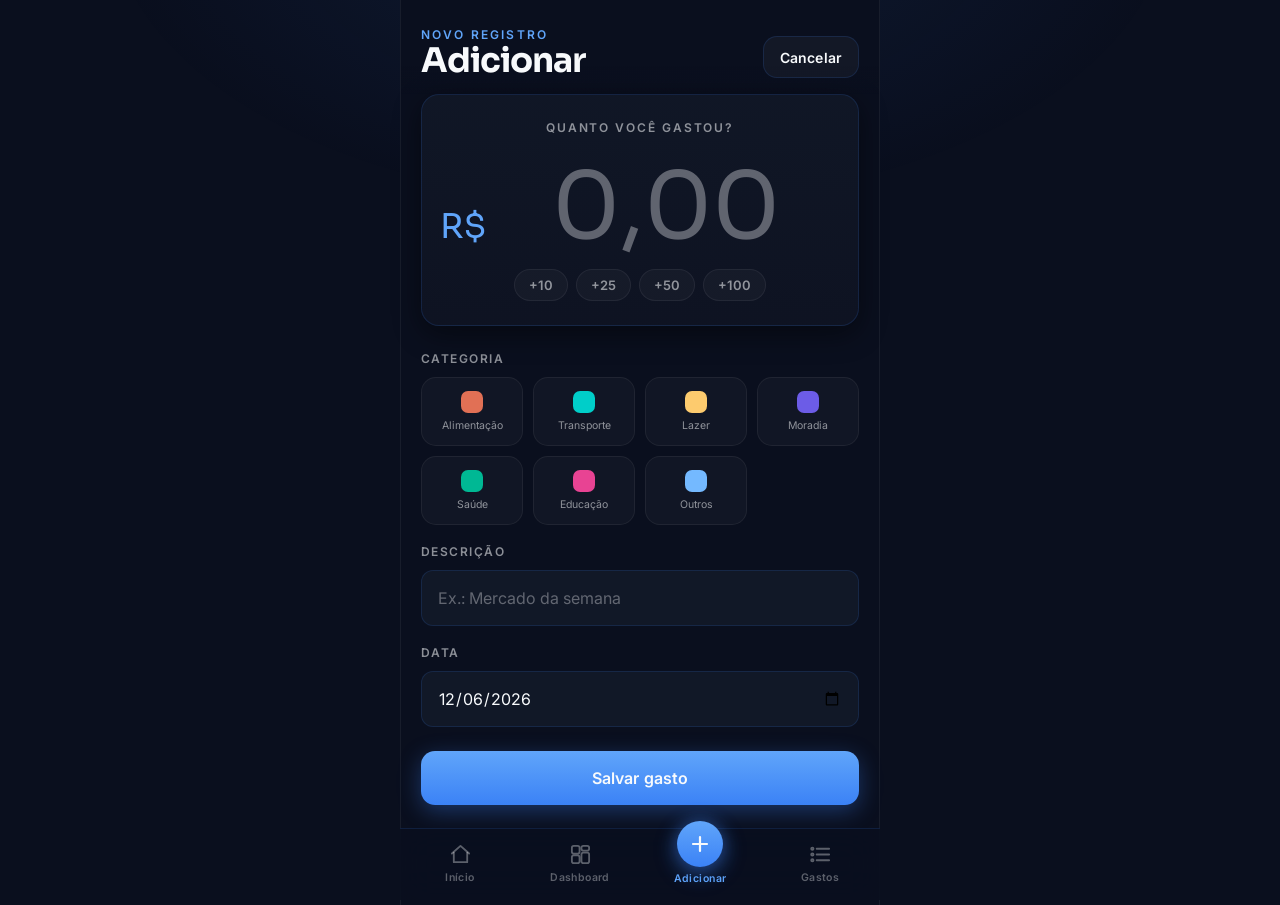
==== frontend/adicionar.html @ ea1e4886 "feat: paleta Midnight Finance + elementos gráficos Paleta completa atualizada em todos os arquivos: " ====
<!DOCTYPE html>
<html lang="pt-BR">
<head>
  <meta charset="UTF-8" />
  <meta name="viewport" content="width=device-width, initial-scale=1.0, viewport-fit=cover, maximum-scale=1" />
  <meta name="theme-color" content="#0a0f1e" />
  <meta name="apple-mobile-web-app-capable" content="yes" />
  <meta name="apple-mobile-web-app-status-bar-style" content="black-translucent" />
  <meta name="mobile-web-app-capable" content="yes" />
  <link rel="manifest" href="manifest.json" />
  <title>Adicionar gasto — FinTrack</title>
  <link rel="stylesheet" href="_shared.css" />
  <style>
    /* ---------- Campo de valor grande em destaque ---------- */
    .value-stage {
      text-align: center;
      padding: 26px 0 18px;
    }
    .value-stage .label { font-size: 12px; letter-spacing: 0.16em; text-transform: uppercase; color: var(--text-dim); font-weight: 600; }
    .value-input-wrap {
      display: inline-flex; align-items: baseline; gap: 6px;
      margin-top: 12px;
    }
    .value-input-wrap .cur {
      font-family: var(--font-display); font-size: 34px; color: var(--secondary);
    }
    #valor {
      font-family: var(--font-display);
      font-size: clamp(64px, 22vw, 92px);
      line-height: 0.9;
      background: none; border: none; outline: none;
      color: var(--text);
      width: 100%;
      max-width: 4.5em;
      text-align: center;
      caret-color: var(--secondary);
      transition: text-shadow 0.3s var(--ease);
    }
    #valor.glow { text-shadow: 0 0 26px var(--glow); }
    #valor::placeholder { color: var(--text-faint); }

    /* ---------- Grid de categorias ---------- */
    .cat-grid {
      display: grid;
      grid-template-columns: repeat(4, 1fr);
      gap: 10px;
    }
    .cat-cell {
      display: flex; flex-direction: column; align-items: center; gap: 7px;
      padding: 13px 6px;
      border-radius: 15px;
      background: rgba(248,250,252,0.03);
      border: 1px solid var(--border-soft);
      transition: transform 0.2s var(--ease), border-color 0.2s var(--ease), background 0.2s var(--ease);
    }
    .cat-cell .e { font-size: 24px; line-height: 1; }
    .cat-cell .n { font-size: 10.5px; color: var(--text-dim); text-align: center; line-height: 1.15; }
    .cat-cell:active { transform: scale(0.92); }
    .cat-cell.active {
      background: rgba(59,130,246,0.18);
      border-color: var(--primary);
      box-shadow: var(--shadow-glow);
    }
    .cat-cell.active .n { color: var(--text); font-weight: 600; }

    /* Linha de atalhos rápidos de valor */
    .quick-vals { display: flex; gap: 8px; justify-content: center; flex-wrap: wrap; margin-top: 4px; }
    .quick-vals button {
      font-size: 13px; color: var(--text-dim); font-weight: 600;
      padding: 7px 14px; border-radius: 100px;
      border: 1px solid var(--border-soft);
      background: rgba(248,250,252,0.03);
      transition: all 0.2s var(--ease);
    }
    .quick-vals button:active { transform: scale(0.94); }
    .quick-vals button:hover { border-color: var(--primary); color: var(--text); }

    /* ---------- Tela de confirmação animada ---------- */
    .confirm-overlay {
      position: fixed; inset: 0; z-index: 300;
      display: none;
      align-items: center; justify-content: center;
      background: rgba(10,15,30,0.88);
      backdrop-filter: blur(8px);
      padding: 30px;
    }
    .confirm-overlay.show { display: flex; }
    .confirm-card { text-align: center; max-width: 320px; }
    .check-ring {
      width: 96px; height: 96px; margin: 0 auto 22px;
      border-radius: 50%;
      display: grid; place-items: center;
      background: rgba(59,130,246,0.12);
      border: 2px solid var(--primary);
      animation: pop 0.5s var(--ease) both;
    }
    .check-ring svg { width: 48px; height: 48px; color: var(--secondary); }
    .check-ring svg path {
      stroke-dasharray: 40; stroke-dashoffset: 40;
      animation: draw 0.5s 0.18s var(--ease) forwards;
    }
    @keyframes draw { to { stroke-dashoffset: 0; } }
    .confirm-card h2 { font-family: var(--font-display); font-size: 40px; margin-bottom: 8px; animation: rise 0.5s 0.1s var(--ease) both; }
    .confirm-card .amt { font-size: 16px; color: var(--secondary); font-weight: 600; margin-bottom: 4px; animation: rise 0.5s 0.16s var(--ease) both; }
    .confirm-card .meta { color: var(--text-dim); font-size: 14px; margin-bottom: 28px; animation: rise 0.5s 0.22s var(--ease) both; }
    .confirm-actions { display: flex; flex-direction: column; gap: 10px; animation: rise 0.5s 0.28s var(--ease) both; }
  </style>
</head>
<body>
  <main class="app">
    <header class="topbar">
      <div>
        <div class="eyebrow">Novo registro</div>
        <h1>Adicionar</h1>
      </div>
      <a href="dashboard.html" class="btn btn-ghost" style="height:42px;padding:0 16px;font-size:14px;">Cancelar</a>
    </header>

    <div class="screen">
      <form id="form-gasto" autocomplete="off">

        <!-- Valor em destaque -->
        <div class="value-stage card" style="padding:24px 18px;">
          <div class="label">Quanto você gastou?</div>
          <div class="value-input-wrap">
            <span class="cur">R$</span>
            <input id="valor" inputmode="decimal" placeholder="0,00" aria-label="Valor" />
          </div>
          <div class="quick-vals">
            <button type="button" data-add="10">+10</button>
            <button type="button" data-add="25">+25</button>
            <button type="button" data-add="50">+50</button>
            <button type="button" data-add="100">+100</button>
          </div>
        </div>

        <!-- Categoria -->
        <div class="field" style="margin-top:24px;">
          <label>Categoria</label>
          <div class="cat-grid" id="cat-grid"><!-- preenchido via JS --></div>
        </div>

        <!-- Descrição -->
        <div class="field">
          <label for="descricao">Descrição</label>
          <input class="input" id="descricao" type="text" placeholder="Ex.: Mercado da semana" />
        </div>

        <!-- Data -->
        <div class="field">
          <label for="data">Data</label>
          <input class="input" id="data" type="date" />
        </div>

        <button type="submit" class="btn btn-primary btn-block" id="btn-salvar" style="margin-top:6px;">
          <span class="lbl">Salvar gasto</span>
        </button>
      </form>
    </div>

    <!-- ============ Navegação inferior ============ -->
    <nav class="bottom-nav">
      <a href="index.html" class="nav-item">
        <svg viewBox="0 0 24 24" fill="none" stroke="currentColor" stroke-width="1.9" stroke-linecap="round" stroke-linejoin="round"><path d="M3 11l9-8 9 8"/><path d="M5 10v10h14V10"/></svg>
        Início
      </a>
      <a href="dashboard.html" class="nav-item">
        <svg viewBox="0 0 24 24" fill="none" stroke="currentColor" stroke-width="1.9" stroke-linecap="round" stroke-linejoin="round"><rect x="3" y="3" width="8" height="8" rx="2"/><rect x="13" y="3" width="8" height="5" rx="2"/><rect x="13" y="10" width="8" height="11" rx="2"/><rect x="3" y="13" width="8" height="8" rx="2"/></svg>
        Dashboard
      </a>
      <a href="adicionar.html" class="nav-item nav-add active" aria-current="page">
        <svg viewBox="0 0 24 24" fill="none" stroke="currentColor" stroke-width="2.2" stroke-linecap="round" stroke-linejoin="round"><path d="M12 5v14M5 12h14"/></svg>
        Adicionar
      </a>
      <a href="gastos.html" class="nav-item">
        <svg viewBox="0 0 24 24" fill="none" stroke="currentColor" stroke-width="1.9" stroke-linecap="round" stroke-linejoin="round"><path d="M8 6h13M8 12h13M8 18h13"/><circle cx="3.5" cy="6" r="1.2"/><circle cx="3.5" cy="12" r="1.2"/><circle cx="3.5" cy="18" r="1.2"/></svg>
        Gastos
      </a>
    </nav>
  </main>

  <!-- ============ Confirmação animada ============ -->
  <div class="confirm-overlay" id="confirm">
    <div class="confirm-card">
      <div class="check-ring">
        <svg viewBox="0 0 24 24" fill="none" stroke="currentColor" stroke-width="2.6" stroke-linecap="round" stroke-linejoin="round"><path d="M4 12.5l5 5L20 6.5"/></svg>
      </div>
      <h2>Gasto salvo!</h2>
      <div class="amt" id="confirm-amt">R$ 0,00</div>
      <div class="meta" id="confirm-meta">—</div>
      <div class="confirm-actions">
        <a href="gastos.html" class="btn btn-primary btn-block">Ver meus gastos</a>
        <button type="button" class="btn btn-ghost btn-block" id="btn-novo">Adicionar outro</button>
      </div>
    </div>
  </div>

  <script src="_shared.js"></script>
  <script>
    /* ===== Estado ===== */
    let categorias = [];
    let selectedCat = null;

    /* ===== Inicialização ===== */
    const $ = (s) => document.querySelector(s);
    const valorInput = $('#valor');
    const dataInput  = $('#data');

    // Data padrão = hoje (formato YYYY-MM-DD)
    (function setHoje() {
      const d = new Date();
      const iso = `${d.getFullYear()}-${String(d.getMonth()+1).padStart(2,'0')}-${String(d.getDate()).padStart(2,'0')}`;
      dataInput.value = iso;
    })();

    /* ===== Máscara simples de valor (números + vírgula) ===== */
    valorInput.addEventListener('input', () => {
      let v = valorInput.value.replace(/[^\d,]/g, '');
      const parts = v.split(',');
      if (parts.length > 2) v = parts[0] + ',' + parts.slice(1).join('');
      if (parts[1]) v = parts[0] + ',' + parts[1].slice(0, 2);
      valorInput.value = v;
      valorInput.classList.toggle('glow', parseFloat(v.replace(',', '.')) > 0);
    });

    // Atalhos rápidos de valor
    document.querySelectorAll('.quick-vals button').forEach((b) => {
      b.addEventListener('click', () => {
        const cur = parseFloat((valorInput.value || '0').replace(',', '.')) || 0;
        const next = cur + Number(b.dataset.add);
        valorInput.value = next.toFixed(2).replace('.', ',');
        valorInput.classList.add('glow');
      });
    });

    /* ===== Render do grid de categorias ===== */
    async function loadCategorias() {
      categorias = await FinTrack.getCategorias();
      const grid = $('#cat-grid');
      grid.innerHTML = '';
      categorias.forEach((c) => {
        const meta = FinTrack.metaForCategoria(c.nome);
        const cell = document.createElement('button');
        cell.type = 'button';
        cell.className = 'cat-cell';
        cell.dataset.id = c.id;
        cell.innerHTML = `<span class="e" style="display:block;width:22px;height:22px;border-radius:7px;background:${meta.hex}"></span><span class="n">${c.nome}</span>`;
        cell.addEventListener('click', () => {
          document.querySelectorAll('.cat-cell').forEach((x) => x.classList.remove('active'));
          cell.classList.add('active');
          selectedCat = c;
        });
        grid.appendChild(cell);
      });
    }
    loadCategorias();

    /* ===== Submissão ===== */
    $('#form-gasto').addEventListener('submit', async (e) => {
      e.preventDefault();
      const valorNum = parseFloat((valorInput.value || '0').replace(',', '.'));
      const descricao = $('#descricao').value.trim();

      if (!valorNum || valorNum <= 0) { shake(valorInput.closest('.card')); return; }
      if (!selectedCat) { shake($('#cat-grid')); return; }
      if (!descricao) { shake($('#descricao')); return; }

      const btn = $('#btn-salvar');
      btn.innerHTML = '<span class="spinner" style="width:22px;height:22px;border-width:2.5px;"></span>';
      btn.disabled = true;

      const gasto = {
        descricao,
        valor: valorNum,
        data: dataInput.value,
        categoria_id: selectedCat.id,
      };

      await FinTrack.addGasto(gasto);

      // Mostra confirmação animada
      $('#confirm-amt').textContent = FinTrack.formatBRL(valorNum);
      const meta = FinTrack.metaForCategoria(selectedCat.nome);
      $('#confirm-meta').textContent = `${selectedCat.nome} · ${FinTrack.formatData(dataInput.value)}`;
      $('#confirm').classList.add('show');
      btn.innerHTML = '<span class="lbl">Salvar gasto</span>';
      btn.disabled = false;
    });

    /* ===== Adicionar outro (reseta o formulário) ===== */
    $('#btn-novo').addEventListener('click', () => {
      $('#confirm').classList.remove('show');
      valorInput.value = '';
      valorInput.classList.remove('glow');
      $('#descricao').value = '';
      document.querySelectorAll('.cat-cell').forEach((x) => x.classList.remove('active'));
      selectedCat = null;
      valorInput.focus();
    });

    /* ===== Micro feedback de erro ===== */
    function shake(el) {
      el.animate(
        [{ transform: 'translateX(0)' }, { transform: 'translateX(-7px)' }, { transform: 'translateX(7px)' }, { transform: 'translateX(0)' }],
        { duration: 320, easing: 'ease-in-out' }
      );
    }
  </script>
</body>
</html>
---- frontend/_shared.css ----
/* =====================================================================
   FinTrack — _shared.css
   Estilos compartilhados por todas as páginas do app.
   Paleta verde-musgo sobre preto profundo, mobile-first.
   ===================================================================== */

/* ---------- Fontes (Google Fonts) ---------- */
@import url('https://fonts.googleapis.com/css2?family=Sora:wght@300;400;500;600;700;800&family=Inter:wght@400;500;600;700&display=swap');

/* ---------- Tokens de design (variáveis CSS) ---------- */
:root {
  /* Cores — Midnight Finance */
  --bg:           #0a0f1e;
  --bg-soft:      #111827;
  --primary:      #3b82f6;
  --primary-hover:#2563eb;
  --secondary:    #60a5fa;
  --accent:       #f59e0b;
  --text:         #f8fafc;
  --text-dim:     rgba(248, 250, 252, 0.55);
  --text-faint:   rgba(248, 250, 252, 0.35);
  --card:         #111827;
  --card-2:       #0f1629;
  --border:       rgba(59, 130, 246, 0.15);
  --border-soft:  rgba(248, 250, 252, 0.06);
  --glow:         rgba(59, 130, 246, 0.35);

  /* Cores de categoria — vibrantes e distintas */
  --cat-alimentacao: #E17055;
  --cat-transporte:  #00CEC9;
  --cat-lazer:       #FDCB6E;
  --cat-moradia:     #6C5CE7;
  --cat-saude:       #00B894;
  --cat-educacao:    #E84393;
  --cat-outros:      #74B9FF;

  /* Tipografia */
  --font-display: 'Sora', system-ui, sans-serif;
  --font-body:    'Inter', system-ui, -apple-system, sans-serif;

  /* Layout */
  --app-max:    480px;
  --nav-h:      72px;
  --radius:     18px;
  --radius-sm:  12px;

  /* Sombras */
  --shadow-soft: 0 8px 28px rgba(0, 0, 0, 0.45);
  --shadow-glow: 0 6px 22px var(--glow);

  /* Transições */
  --ease: cubic-bezier(0.22, 1, 0.36, 1);
}

/* ---------- Reset ---------- */
*,
*::before,
*::after { box-sizing: border-box; margin: 0; padding: 0; }

html { -webkit-text-size-adjust: 100%; }

body {
  font-family: var(--font-body);
  background: var(--bg);
  color: var(--text);
  line-height: 1.5;
  -webkit-font-smoothing: antialiased;
  text-rendering: optimizeLegibility;
  min-height: 100vh;
  display: flex;
  justify-content: center;
}

body::before {
  content: '';
  position: fixed;
  inset: 0;
  pointer-events: none;
  background:
    radial-gradient(900px 500px at 50% -10%, rgba(59,130,246,0.10), transparent 60%);
  z-index: 0;
}

img { max-width: 100%; display: block; }
button { font-family: inherit; cursor: pointer; border: none; background: none; color: inherit; }
input, select, textarea { font-family: inherit; }
a { color: inherit; text-decoration: none; }
ul { list-style: none; }

/* ---------- Container do app ---------- */
.app {
  position: relative;
  z-index: 1;
  width: 100%;
  max-width: var(--app-max);
  min-height: 100vh;
  background: var(--bg);
  display: flex;
  flex-direction: column;
  border-left: 1px solid var(--border-soft);
  border-right: 1px solid var(--border-soft);
}

.screen {
  flex: 1;
  padding: 0 20px calc(var(--nav-h) + 28px);
  animation: page-in 0.5s var(--ease) both;
}

/* ---------- Tipografia utilitária ---------- */
.display {
  font-family: var(--font-display);
  font-weight: 400;
  line-height: 0.92;
  letter-spacing: 0.5px;
  text-transform: uppercase;
}
.eyebrow {
  font-size: 12px;
  letter-spacing: 0.18em;
  text-transform: uppercase;
  color: var(--secondary);
  font-weight: 600;
}
.muted { color: var(--text-dim); }
.faint { color: var(--text-faint); }

/* ---------- Cabeçalho de página ---------- */
.topbar {
  position: sticky;
  top: 0;
  z-index: 20;
  padding: max(26px, env(safe-area-inset-top) + 12px) 20px 16px;
  background: linear-gradient(180deg, var(--bg) 70%, transparent);
  display: flex;
  align-items: flex-end;
  justify-content: space-between;
  gap: 12px;
}
.topbar h1 {
  font-family: var(--font-display);
  font-weight: 700;
  font-size: 34px;
  letter-spacing: -0.03em;
  line-height: 1.0;
}
.topbar .sub { font-size: 13px; color: var(--text-dim); margin-top: 2px; }

/* ---------- Cards ---------- */
.card {
  background: linear-gradient(180deg, rgba(17,24,39,0.94), rgba(15,20,35,0.94));
  backdrop-filter: blur(8px);
  -webkit-backdrop-filter: blur(8px);
  border: 1px solid var(--border);
  border-radius: var(--radius);
  padding: 18px;
  box-shadow: var(--shadow-soft);
  transition: transform 0.25s var(--ease), border-color 0.25s var(--ease), box-shadow 0.25s var(--ease);
}
.card.interactive:hover { transform: translateY(-3px); border-color: rgba(59,130,246,0.45); }
.card.interactive:active { transform: translateY(-1px) scale(0.995); }

/* ---------- Botões ---------- */
.btn {
  display: inline-flex;
  align-items: center;
  justify-content: center;
  gap: 9px;
  height: 54px;
  padding: 0 24px;
  border-radius: 14px;
  font-weight: 600;
  font-size: 16px;
  letter-spacing: 0.01em;
  transition: transform 0.18s var(--ease), box-shadow 0.25s var(--ease), background 0.25s var(--ease), filter 0.2s var(--ease);
  user-select: none;
}
.btn:active { transform: scale(0.96); }
.btn-primary {
  background: linear-gradient(180deg, var(--secondary), var(--primary));
  color: #f8fafc;
  box-shadow: var(--shadow-glow);
}
.btn-primary:hover { filter: brightness(1.06); box-shadow: 0 10px 30px var(--glow); }
.btn-ghost {
  background: rgba(248,250,252,0.04);
  border: 1px solid var(--border);
  color: var(--text);
}
.btn-ghost:hover { border-color: rgba(59,130,246,0.5); background: rgba(59,130,246,0.08); }
.btn-block { width: 100%; }
.btn-danger { background: rgba(180, 70, 60, 0.14); border: 1px solid rgba(180,70,60,0.4); color: #e8a59c; }
.btn-danger:hover { background: rgba(180,70,60,0.22); }

/* ---------- Pills ---------- */
.pills {
  display: flex;
  gap: 9px;
  overflow-x: auto;
  padding: 4px 0 8px;
  scrollbar-width: none;
}
.pills::-webkit-scrollbar { display: none; }
.pill {
  flex: 0 0 auto;
  display: inline-flex;
  align-items: center;
  gap: 7px;
  height: 38px;
  padding: 0 15px;
  border-radius: 100px;
  font-size: 13.5px;
  font-weight: 500;
  white-space: nowrap;
  background: rgba(248,250,252,0.04);
  border: 1px solid var(--border-soft);
  color: var(--text-dim);
  transition: all 0.2s var(--ease);
}
.pill:active { transform: scale(0.95); }
.pill.active {
  background: rgba(59,130,246,0.18);
  border-color: var(--primary);
  color: var(--text);
  box-shadow: 0 0 0 1px rgba(59,130,246,0.3), var(--shadow-glow);
}

/* ---------- Campos de formulário ---------- */
.field { margin-bottom: 18px; }
.field label {
  display: block;
  font-size: 12px;
  letter-spacing: 0.12em;
  text-transform: uppercase;
  color: var(--text-dim);
  margin-bottom: 9px;
  font-weight: 600;
}
.input {
  width: 100%;
  height: 56px;
  padding: 0 16px;
  background: var(--card);
  border: 1px solid var(--border);
  border-radius: var(--radius-sm);
  color: var(--text);
  font-size: 16px;
  transition: border-color 0.2s var(--ease), box-shadow 0.2s var(--ease);
}
.input::placeholder { color: var(--text-faint); }
.input:focus {
  outline: none;
  border-color: var(--secondary);
  box-shadow: 0 0 0 3px rgba(59,130,246,0.18);
}
textarea.input { height: auto; min-height: 92px; padding: 14px 16px; resize: vertical; line-height: 1.5; }

/* ---------- Navegação inferior fixa ---------- */
.bottom-nav {
  position: fixed;
  bottom: 0;
  left: 50%;
  transform: translateX(-50%);
  width: 100%;
  max-width: var(--app-max);
  height: var(--nav-h);
  display: grid;
  grid-template-columns: repeat(4, 1fr);
  align-items: center;
  background: rgba(10,15,30,0.88);
  backdrop-filter: blur(18px) saturate(140%);
  -webkit-backdrop-filter: blur(18px) saturate(140%);
  border-top: 1px solid var(--border);
  padding-bottom: env(safe-area-inset-bottom, 0);
  z-index: 50;
}
.nav-item {
  display: flex;
  flex-direction: column;
  align-items: center;
  gap: 4px;
  font-size: 10.5px;
  letter-spacing: 0.04em;
  color: var(--text-faint);
  font-weight: 600;
  transition: color 0.2s var(--ease);
}
.nav-item svg { width: 23px; height: 23px; transition: transform 0.25s var(--ease); }
.nav-item:active svg { transform: scale(0.85); }
.nav-item.active { color: var(--secondary); }
.nav-item.active svg { filter: drop-shadow(0 0 8px var(--glow)); }

.nav-item.nav-add svg {
  width: 46px; height: 46px;
  margin-top: -22px;
  background: linear-gradient(180deg, var(--secondary), var(--primary));
  border-radius: 50%;
  padding: 11px;
  color: #f8fafc;
  box-shadow: var(--shadow-glow);
}

/* ---------- Spinner ---------- */
.spinner {
  width: 34px; height: 34px;
  border-radius: 50%;
  border: 3px solid rgba(59,130,246,0.22);
  border-top-color: var(--secondary);
  animation: spin 0.8s linear infinite;
}
.loading-wrap {
  display: flex;
  flex-direction: column;
  align-items: center;
  gap: 14px;
  padding: 60px 0;
  color: var(--text-dim);
  font-size: 13px;
}

/* ---------- Estado vazio ---------- */
.empty {
  text-align: center;
  padding: 54px 24px;
  color: var(--text-dim);
}
.empty .ic { font-size: 38px; margin-bottom: 12px; opacity: 0.7; }

/* ---------- Notice (API offline / demo) ---------- */
.notice {
  display: flex;
  align-items: center;
  gap: 9px;
  font-size: 12px;
  color: var(--text-dim);
  background: rgba(201,178,122,0.08);
  border: 1px solid rgba(201,178,122,0.2);
  border-radius: 10px;
  padding: 9px 12px;
  margin: 4px 0 14px;
}
.notice b { color: var(--cat-lazer); font-weight: 600; }

/* ---------- Toast ---------- */
.toast {
  position: fixed;
  left: 50%;
  bottom: calc(var(--nav-h) + 18px);
  transform: translate(-50%, 24px);
  background: linear-gradient(180deg, var(--secondary), var(--primary));
  color: #f8fafc;
  font-weight: 600;
  font-size: 14px;
  padding: 13px 22px;
  border-radius: 100px;
  box-shadow: var(--shadow-glow);
  opacity: 0;
  pointer-events: none;
  transition: opacity 0.3s var(--ease), transform 0.4s var(--ease);
  z-index: 200;
  display: flex; align-items: center; gap: 8px;
}
.toast.show { opacity: 1; transform: translate(-50%, 0); }

/* ---------- Animações ---------- */
@keyframes spin { to { transform: rotate(360deg); } }
@keyframes page-in {
  from { opacity: 0; transform: translateY(10px); }
  to   { opacity: 1; transform: translateY(0); }
}
@keyframes rise {
  from { opacity: 0; transform: translateY(16px); }
  to   { opacity: 1; transform: translateY(0); }
}
@keyframes pop {
  0%   { transform: scale(0.6); opacity: 0; }
  60%  { transform: scale(1.08); }
  100% { transform: scale(1); opacity: 1; }
}
.rise { animation: rise 0.55s var(--ease) both; }
.stagger > * { animation: rise 0.5s var(--ease) both; }
.stagger > *:nth-child(1) { animation-delay: 0.04s; }
.stagger > *:nth-child(2) { animation-delay: 0.10s; }
.stagger > *:nth-child(3) { animation-delay: 0.16s; }
.stagger > *:nth-child(4) { animation-delay: 0.22s; }
.stagger > *:nth-child(5) { animation-delay: 0.28s; }
.stagger > *:nth-child(6) { animation-delay: 0.34s; }
.stagger > *:nth-child(7) { animation-delay: 0.40s; }

@media (prefers-reduced-motion: reduce) {
  * { animation: none !important; transition: none !important; }
}

/* Scrollbar discreta */
::-webkit-scrollbar { width: 0; height: 0; }

/* ---------- Splash screen ---------- */
#ft-splash {
  position: fixed; inset: 0; z-index: 9999;
  background: #0a0f1e;
  display: flex; flex-direction: column;
  align-items: center; justify-content: center; gap: 14px;
  animation: splash-out 0.5s ease 2.0s forwards;
}
#ft-splash .s-word {
  font-family: 'Sora', system-ui, sans-serif;
  font-weight: 800;
  font-size: 52px;
  letter-spacing: -0.04em;
  line-height: 1;
  animation: splash-word 0.7s cubic-bezier(0.22, 1, 0.36, 1) both;
}
#ft-splash .s-fin   { color: #3b82f6; }
#ft-splash .s-track { color: #f8fafc; }
#ft-splash .s-bar {
  height: 2px; width: 0; border-radius: 2px;
  background: linear-gradient(90deg, #3b82f6, #2563eb);
  animation: splash-bar 0.55s cubic-bezier(0.22, 1, 0.36, 1) 0.35s forwards;
}
@keyframes splash-word {
  from { opacity: 0; filter: blur(14px); transform: scale(0.88); }
  to   { opacity: 1; filter: blur(0);    transform: scale(1); }
}
@keyframes splash-bar {
  from { width: 0; }
  to   { width: 72px; }
}
@keyframes splash-out {
  from { opacity: 1; }
  to   { opacity: 0; pointer-events: none; }
}
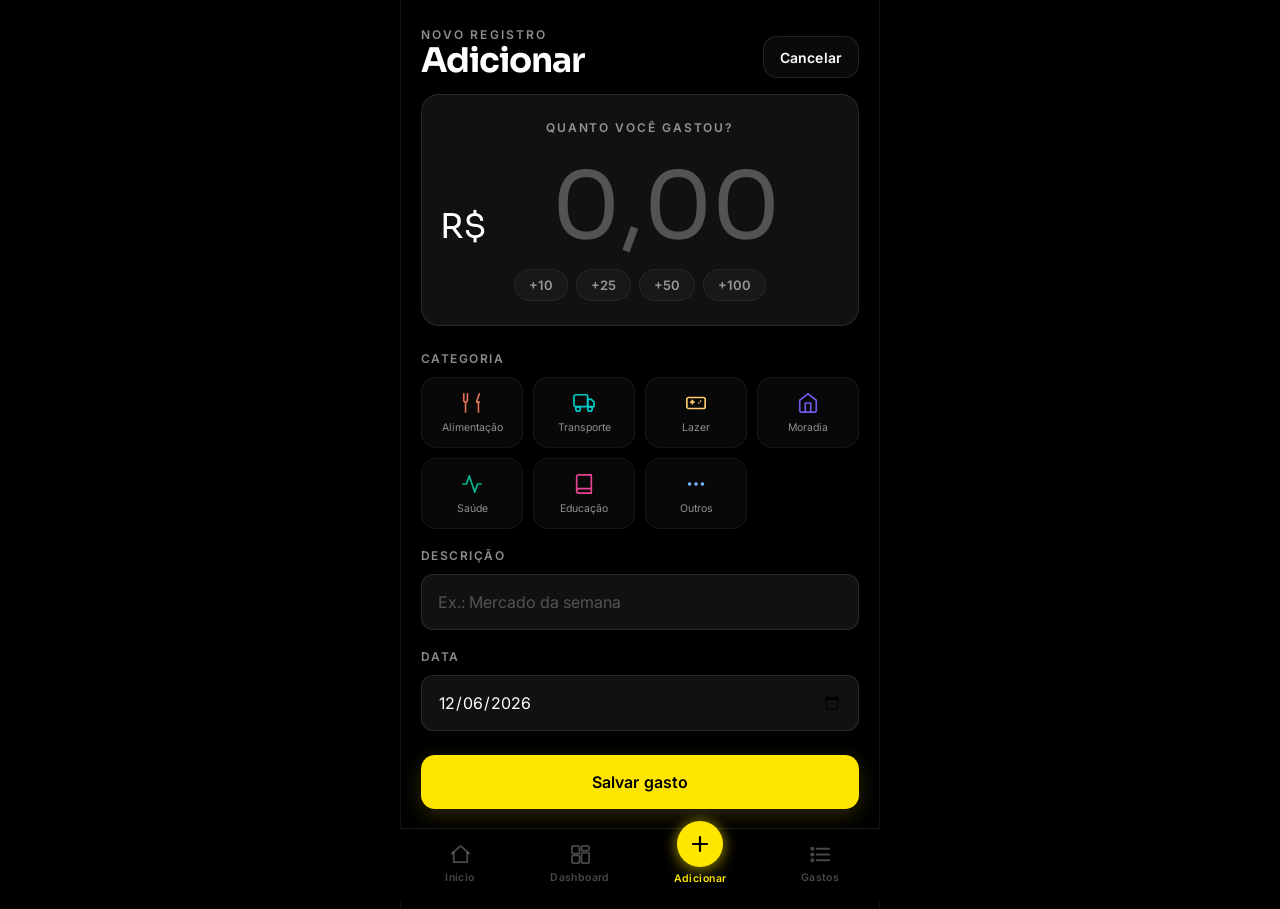
==== commit 213842a3: "feat: paleta preta/branca/amarela + features landing + emblemas SVG - Nova paleta estilo C6 Bank: fu" ====
--- a/frontend/adicionar.html
+++ b/frontend/adicionar.html
@@ -3,7 +3,7 @@
 <head>
   <meta charset="UTF-8" />
   <meta name="viewport" content="width=device-width, initial-scale=1.0, viewport-fit=cover, maximum-scale=1" />
-  <meta name="theme-color" content="#0a0f1e" />
+  <meta name="theme-color" content="#000000" />
   <meta name="apple-mobile-web-app-capable" content="yes" />
   <meta name="apple-mobile-web-app-status-bar-style" content="black-translucent" />
   <meta name="mobile-web-app-capable" content="yes" />
@@ -49,17 +49,18 @@
       display: flex; flex-direction: column; align-items: center; gap: 7px;
       padding: 13px 6px;
       border-radius: 15px;
-      background: rgba(248,250,252,0.03);
+      background: rgba(255,255,255,0.03);
       border: 1px solid var(--border-soft);
       transition: transform 0.2s var(--ease), border-color 0.2s var(--ease), background 0.2s var(--ease);
     }
-    .cat-cell .e { font-size: 24px; line-height: 1; }
+    .cat-cell .e { display: flex; align-items: center; justify-content: center; width: 24px; height: 24px; }
+    .cat-cell .e svg { width: 22px; height: 22px; }
     .cat-cell .n { font-size: 10.5px; color: var(--text-dim); text-align: center; line-height: 1.15; }
     .cat-cell:active { transform: scale(0.92); }
     .cat-cell.active {
-      background: rgba(59,130,246,0.18);
+      background: rgba(255,230,0,0.10);
       border-color: var(--primary);
-      box-shadow: var(--shadow-glow);
+      box-shadow: 0 0 0 1px rgba(255,230,0,0.15);
     }
     .cat-cell.active .n { color: var(--text); font-weight: 600; }
 
@@ -80,7 +81,7 @@
       position: fixed; inset: 0; z-index: 300;
       display: none;
       align-items: center; justify-content: center;
-      background: rgba(10,15,30,0.88);
+      background: rgba(0,0,0,0.88);
       backdrop-filter: blur(8px);
       padding: 30px;
     }
@@ -90,11 +91,11 @@
       width: 96px; height: 96px; margin: 0 auto 22px;
       border-radius: 50%;
       display: grid; place-items: center;
-      background: rgba(59,130,246,0.12);
+      background: rgba(255,230,0,0.10);
       border: 2px solid var(--primary);
       animation: pop 0.5s var(--ease) both;
     }
-    .check-ring svg { width: 48px; height: 48px; color: var(--secondary); }
+    .check-ring svg { width: 48px; height: 48px; color: var(--primary); }
     .check-ring svg path {
       stroke-dasharray: 40; stroke-dashoffset: 40;
       animation: draw 0.5s 0.18s var(--ease) forwards;
@@ -244,7 +245,7 @@
         cell.type = 'button';
         cell.className = 'cat-cell';
         cell.dataset.id = c.id;
-        cell.innerHTML = `<span class="e" style="display:block;width:22px;height:22px;border-radius:7px;background:${meta.hex}"></span><span class="n">${c.nome}</span>`;
+        cell.innerHTML = `<span class="e" style="color:${meta.hex};">${FinTrack.iconForCategoria(c.nome)}</span><span class="n">${c.nome}</span>`;
         cell.addEventListener('click', () => {
           document.querySelectorAll('.cat-cell').forEach((x) => x.classList.remove('active'));
           cell.classList.add('active');
--- a/frontend/_shared.css
+++ b/frontend/_shared.css
@@ -1,31 +1,26 @@
 /* =====================================================================
    FinTrack — _shared.css
-   Estilos compartilhados por todas as páginas do app.
-   Paleta verde-musgo sobre preto profundo, mobile-first.
+   Paleta: preto puro + branco predominante + amarelo acento (C6-style)
    ===================================================================== */
 
-/* ---------- Fontes (Google Fonts) ---------- */
 @import url('https://fonts.googleapis.com/css2?family=Sora:wght@300;400;500;600;700;800&family=Inter:wght@400;500;600;700&display=swap');
 
-/* ---------- Tokens de design (variáveis CSS) ---------- */
 :root {
-  /* Cores — Midnight Finance */
-  --bg:           #0a0f1e;
-  --bg-soft:      #111827;
-  --primary:      #3b82f6;
-  --primary-hover:#2563eb;
-  --secondary:    #60a5fa;
-  --accent:       #f59e0b;
-  --text:         #f8fafc;
-  --text-dim:     rgba(248, 250, 252, 0.55);
-  --text-faint:   rgba(248, 250, 252, 0.35);
-  --card:         #111827;
-  --card-2:       #0f1629;
-  --border:       rgba(59, 130, 246, 0.15);
-  --border-soft:  rgba(248, 250, 252, 0.06);
-  --glow:         rgba(59, 130, 246, 0.35);
-
-  /* Cores de categoria — vibrantes e distintas */
+  --bg:           #000000;
+  --bg-soft:      #111111;
+  --primary:      #FFE600;
+  --primary-hover:#F5DC00;
+  --secondary:    #FFFFFF;
+  --accent:       #FFE600;
+  --text:         #FFFFFF;
+  --text-dim:     rgba(255, 255, 255, 0.55);
+  --text-faint:   rgba(255, 255, 255, 0.28);
+  --card:         #111111;
+  --card-2:       #0A0A0A;
+  --border:       rgba(255, 255, 255, 0.10);
+  --border-soft:  rgba(255, 255, 255, 0.06);
+  --glow:         rgba(255, 230, 0, 0.22);
+
   --cat-alimentacao: #E17055;
   --cat-transporte:  #00CEC9;
   --cat-lazer:       #FDCB6E;
@@ -34,28 +29,21 @@
   --cat-educacao:    #E84393;
   --cat-outros:      #74B9FF;
 
-  /* Tipografia */
   --font-display: 'Sora', system-ui, sans-serif;
   --font-body:    'Inter', system-ui, -apple-system, sans-serif;
 
-  /* Layout */
   --app-max:    480px;
   --nav-h:      72px;
   --radius:     18px;
   --radius-sm:  12px;
 
-  /* Sombras */
-  --shadow-soft: 0 8px 28px rgba(0, 0, 0, 0.45);
+  --shadow-soft: 0 8px 28px rgba(0, 0, 0, 0.6);
   --shadow-glow: 0 6px 22px var(--glow);
 
-  /* Transições */
   --ease: cubic-bezier(0.22, 1, 0.36, 1);
 }
 
-/* ---------- Reset ---------- */
-*,
-*::before,
-*::after { box-sizing: border-box; margin: 0; padding: 0; }
+*, *::before, *::after { box-sizing: border-box; margin: 0; padding: 0; }
 
 html { -webkit-text-size-adjust: 100%; }
 
@@ -71,23 +59,12 @@
   justify-content: center;
 }
 
-body::before {
-  content: '';
-  position: fixed;
-  inset: 0;
-  pointer-events: none;
-  background:
-    radial-gradient(900px 500px at 50% -10%, rgba(59,130,246,0.10), transparent 60%);
-  z-index: 0;
-}
-
 img { max-width: 100%; display: block; }
 button { font-family: inherit; cursor: pointer; border: none; background: none; color: inherit; }
 input, select, textarea { font-family: inherit; }
 a { color: inherit; text-decoration: none; }
 ul { list-style: none; }
 
-/* ---------- Container do app ---------- */
 .app {
   position: relative;
   z-index: 1;
@@ -107,7 +84,7 @@
   animation: page-in 0.5s var(--ease) both;
 }
 
-/* ---------- Tipografia utilitária ---------- */
+/* ---------- Tipografia ---------- */
 .display {
   font-family: var(--font-display);
   font-weight: 400;
@@ -119,19 +96,19 @@
   font-size: 12px;
   letter-spacing: 0.18em;
   text-transform: uppercase;
-  color: var(--secondary);
+  color: var(--text-dim);
   font-weight: 600;
 }
 .muted { color: var(--text-dim); }
 .faint { color: var(--text-faint); }
 
-/* ---------- Cabeçalho de página ---------- */
+/* ---------- Topbar ---------- */
 .topbar {
   position: sticky;
   top: 0;
   z-index: 20;
   padding: max(26px, env(safe-area-inset-top) + 12px) 20px 16px;
-  background: linear-gradient(180deg, var(--bg) 70%, transparent);
+  background: linear-gradient(180deg, #000 70%, transparent);
   display: flex;
   align-items: flex-end;
   justify-content: space-between;
@@ -148,16 +125,14 @@
 
 /* ---------- Cards ---------- */
 .card {
-  background: linear-gradient(180deg, rgba(17,24,39,0.94), rgba(15,20,35,0.94));
-  backdrop-filter: blur(8px);
-  -webkit-backdrop-filter: blur(8px);
+  background: var(--card);
   border: 1px solid var(--border);
   border-radius: var(--radius);
   padding: 18px;
   box-shadow: var(--shadow-soft);
-  transition: transform 0.25s var(--ease), border-color 0.25s var(--ease), box-shadow 0.25s var(--ease);
-}
-.card.interactive:hover { transform: translateY(-3px); border-color: rgba(59,130,246,0.45); }
+  transition: transform 0.25s var(--ease), border-color 0.25s var(--ease);
+}
+.card.interactive:hover { transform: translateY(-3px); border-color: rgba(255,230,0,0.3); }
 .card.interactive:active { transform: translateY(-1px) scale(0.995); }
 
 /* ---------- Botões ---------- */
@@ -172,24 +147,24 @@
   font-weight: 600;
   font-size: 16px;
   letter-spacing: 0.01em;
-  transition: transform 0.18s var(--ease), box-shadow 0.25s var(--ease), background 0.25s var(--ease), filter 0.2s var(--ease);
+  transition: transform 0.18s var(--ease), box-shadow 0.25s var(--ease), filter 0.2s var(--ease);
   user-select: none;
 }
 .btn:active { transform: scale(0.96); }
 .btn-primary {
-  background: linear-gradient(180deg, var(--secondary), var(--primary));
-  color: #f8fafc;
-  box-shadow: var(--shadow-glow);
-}
-.btn-primary:hover { filter: brightness(1.06); box-shadow: 0 10px 30px var(--glow); }
+  background: var(--primary);
+  color: #000000;
+  box-shadow: 0 6px 20px rgba(255,230,0,0.18);
+}
+.btn-primary:hover { filter: brightness(1.06); box-shadow: 0 10px 30px rgba(255,230,0,0.28); }
 .btn-ghost {
-  background: rgba(248,250,252,0.04);
+  background: rgba(255,255,255,0.04);
   border: 1px solid var(--border);
   color: var(--text);
 }
-.btn-ghost:hover { border-color: rgba(59,130,246,0.5); background: rgba(59,130,246,0.08); }
+.btn-ghost:hover { border-color: rgba(255,230,0,0.4); background: rgba(255,230,0,0.06); }
 .btn-block { width: 100%; }
-.btn-danger { background: rgba(180, 70, 60, 0.14); border: 1px solid rgba(180,70,60,0.4); color: #e8a59c; }
+.btn-danger { background: rgba(180,70,60,0.14); border: 1px solid rgba(180,70,60,0.4); color: #e8a59c; }
 .btn-danger:hover { background: rgba(180,70,60,0.22); }
 
 /* ---------- Pills ---------- */
@@ -205,27 +180,29 @@
   flex: 0 0 auto;
   display: inline-flex;
   align-items: center;
-  gap: 7px;
+  gap: 6px;
   height: 38px;
   padding: 0 15px;
   border-radius: 100px;
   font-size: 13.5px;
   font-weight: 500;
   white-space: nowrap;
-  background: rgba(248,250,252,0.04);
+  background: rgba(255,255,255,0.04);
   border: 1px solid var(--border-soft);
   color: var(--text-dim);
   transition: all 0.2s var(--ease);
 }
 .pill:active { transform: scale(0.95); }
 .pill.active {
-  background: rgba(59,130,246,0.18);
+  background: rgba(255,230,0,0.10);
   border-color: var(--primary);
   color: var(--text);
-  box-shadow: 0 0 0 1px rgba(59,130,246,0.3), var(--shadow-glow);
-}
-
-/* ---------- Campos de formulário ---------- */
+  box-shadow: 0 0 0 1px rgba(255,230,0,0.15);
+}
+.pill-icon { display: flex; align-items: center; justify-content: center; }
+.pill-icon svg { width: 13px; height: 13px; }
+
+/* ---------- Formulários ---------- */
 .field { margin-bottom: 18px; }
 .field label {
   display: block;
@@ -246,16 +223,18 @@
   color: var(--text);
   font-size: 16px;
   transition: border-color 0.2s var(--ease), box-shadow 0.2s var(--ease);
+  -webkit-appearance: none;
+  appearance: none;
 }
 .input::placeholder { color: var(--text-faint); }
 .input:focus {
   outline: none;
-  border-color: var(--secondary);
-  box-shadow: 0 0 0 3px rgba(59,130,246,0.18);
+  border-color: var(--primary);
+  box-shadow: 0 0 0 3px rgba(255,230,0,0.12);
 }
 textarea.input { height: auto; min-height: 92px; padding: 14px 16px; resize: vertical; line-height: 1.5; }
 
-/* ---------- Navegação inferior fixa ---------- */
+/* ---------- Nav inferior ---------- */
 .bottom-nav {
   position: fixed;
   bottom: 0;
@@ -267,7 +246,7 @@
   display: grid;
   grid-template-columns: repeat(4, 1fr);
   align-items: center;
-  background: rgba(10,15,30,0.88);
+  background: rgba(0,0,0,0.92);
   backdrop-filter: blur(18px) saturate(140%);
   -webkit-backdrop-filter: blur(18px) saturate(140%);
   border-top: 1px solid var(--border);
@@ -287,25 +266,25 @@
 }
 .nav-item svg { width: 23px; height: 23px; transition: transform 0.25s var(--ease); }
 .nav-item:active svg { transform: scale(0.85); }
-.nav-item.active { color: var(--secondary); }
-.nav-item.active svg { filter: drop-shadow(0 0 8px var(--glow)); }
+.nav-item.active { color: var(--primary); }
+.nav-item.active svg { filter: drop-shadow(0 0 6px rgba(255,230,0,0.4)); }
 
 .nav-item.nav-add svg {
   width: 46px; height: 46px;
   margin-top: -22px;
-  background: linear-gradient(180deg, var(--secondary), var(--primary));
+  background: var(--primary);
   border-radius: 50%;
   padding: 11px;
-  color: #f8fafc;
-  box-shadow: var(--shadow-glow);
+  color: #000000;
+  box-shadow: 0 4px 16px rgba(255,230,0,0.28);
 }
 
 /* ---------- Spinner ---------- */
 .spinner {
   width: 34px; height: 34px;
   border-radius: 50%;
-  border: 3px solid rgba(59,130,246,0.22);
-  border-top-color: var(--secondary);
+  border: 3px solid rgba(255,255,255,0.10);
+  border-top-color: var(--primary);
   animation: spin 0.8s linear infinite;
 }
 .loading-wrap {
@@ -326,20 +305,20 @@
 }
 .empty .ic { font-size: 38px; margin-bottom: 12px; opacity: 0.7; }
 
-/* ---------- Notice (API offline / demo) ---------- */
+/* ---------- Notice ---------- */
 .notice {
   display: flex;
   align-items: center;
   gap: 9px;
   font-size: 12px;
   color: var(--text-dim);
-  background: rgba(201,178,122,0.08);
-  border: 1px solid rgba(201,178,122,0.2);
+  background: rgba(255,230,0,0.06);
+  border: 1px solid rgba(255,230,0,0.18);
   border-radius: 10px;
   padding: 9px 12px;
   margin: 4px 0 14px;
 }
-.notice b { color: var(--cat-lazer); font-weight: 600; }
+.notice b { color: var(--primary); font-weight: 600; }
 
 /* ---------- Toast ---------- */
 .toast {
@@ -347,13 +326,13 @@
   left: 50%;
   bottom: calc(var(--nav-h) + 18px);
   transform: translate(-50%, 24px);
-  background: linear-gradient(180deg, var(--secondary), var(--primary));
-  color: #f8fafc;
-  font-weight: 600;
+  background: var(--primary);
+  color: #000000;
+  font-weight: 700;
   font-size: 14px;
   padding: 13px 22px;
   border-radius: 100px;
-  box-shadow: var(--shadow-glow);
+  box-shadow: 0 6px 20px rgba(255,230,0,0.22);
   opacity: 0;
   pointer-events: none;
   transition: opacity 0.3s var(--ease), transform 0.4s var(--ease);
@@ -391,13 +370,12 @@
   * { animation: none !important; transition: none !important; }
 }
 
-/* Scrollbar discreta */
 ::-webkit-scrollbar { width: 0; height: 0; }
 
 /* ---------- Splash screen ---------- */
 #ft-splash {
   position: fixed; inset: 0; z-index: 9999;
-  background: #0a0f1e;
+  background: #000000;
   display: flex; flex-direction: column;
   align-items: center; justify-content: center; gap: 14px;
   animation: splash-out 0.5s ease 2.0s forwards;
@@ -410,11 +388,11 @@
   line-height: 1;
   animation: splash-word 0.7s cubic-bezier(0.22, 1, 0.36, 1) both;
 }
-#ft-splash .s-fin   { color: #3b82f6; }
-#ft-splash .s-track { color: #f8fafc; }
+#ft-splash .s-fin   { color: #FFE600; }
+#ft-splash .s-track { color: #FFFFFF; }
 #ft-splash .s-bar {
   height: 2px; width: 0; border-radius: 2px;
-  background: linear-gradient(90deg, #3b82f6, #2563eb);
+  background: #FFE600;
   animation: splash-bar 0.55s cubic-bezier(0.22, 1, 0.36, 1) 0.35s forwards;
 }
 @keyframes splash-word {
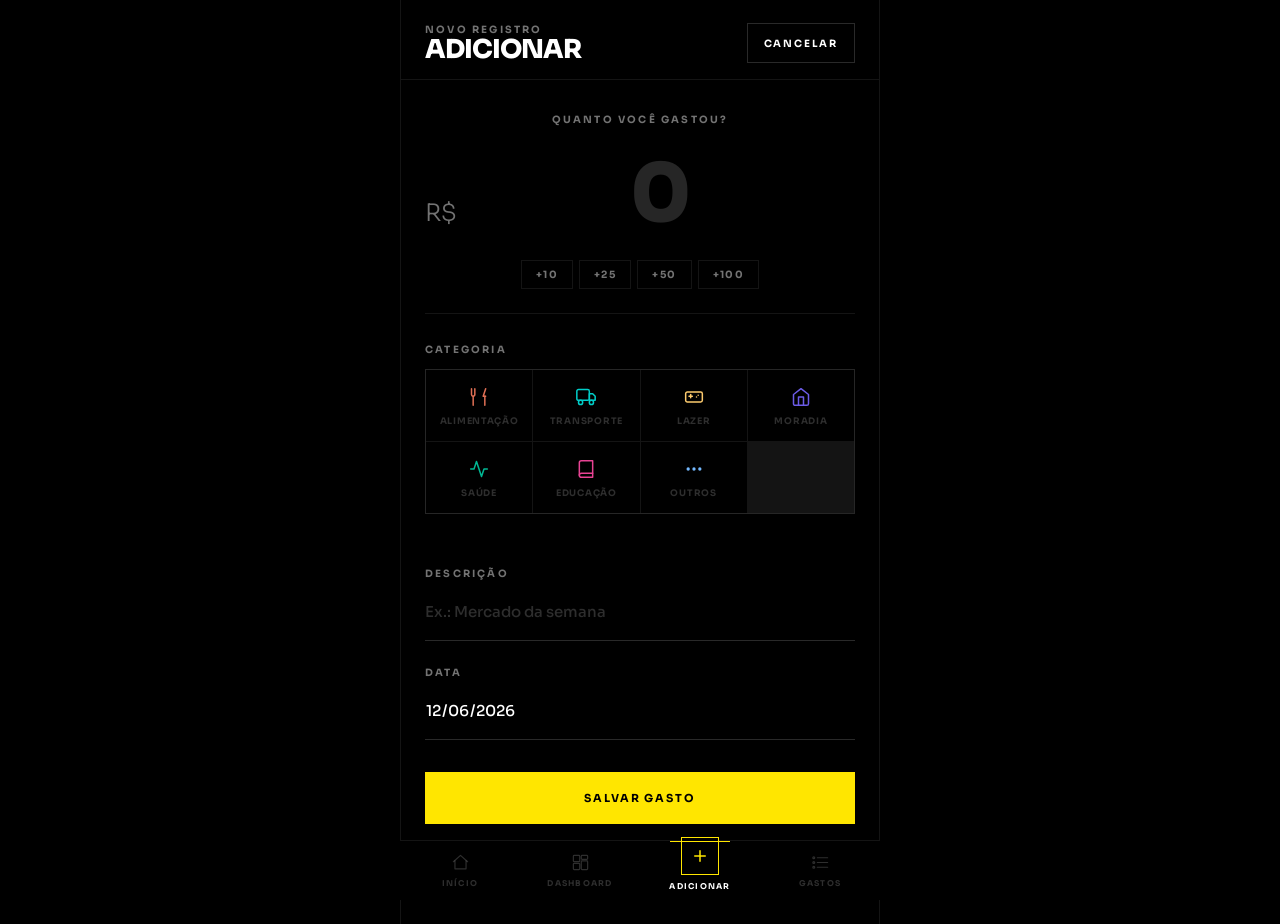
==== commit 38e182bd: "feat: redesign total — Digital Ledger editorial (C6-style) Interface completamente redesenhada com e" ====
--- a/frontend/adicionar.html
+++ b/frontend/adicionar.html
@@ -8,103 +8,177 @@
   <meta name="apple-mobile-web-app-status-bar-style" content="black-translucent" />
   <meta name="mobile-web-app-capable" content="yes" />
   <link rel="manifest" href="manifest.json" />
-  <title>Adicionar gasto — FinTrack</title>
+  <title>Adicionar — FinTrack</title>
   <link rel="stylesheet" href="_shared.css" />
   <style>
-    /* ---------- Campo de valor grande em destaque ---------- */
+    /* ── Palco do valor ── */
     .value-stage {
       text-align: center;
-      padding: 26px 0 18px;
-    }
-    .value-stage .label { font-size: 12px; letter-spacing: 0.16em; text-transform: uppercase; color: var(--text-dim); font-weight: 600; }
+      padding: 32px 0 24px;
+      border-bottom: 1px solid var(--border);
+    }
+    .value-stage .label {
+      font-size: 10px;
+      font-weight: 700;
+      letter-spacing: 0.22em;
+      text-transform: uppercase;
+      color: var(--muted);
+      margin-bottom: 16px;
+    }
     .value-input-wrap {
-      display: inline-flex; align-items: baseline; gap: 6px;
-      margin-top: 12px;
+      display: inline-flex;
+      align-items: baseline;
+      gap: 6px;
     }
     .value-input-wrap .cur {
-      font-family: var(--font-display); font-size: 34px; color: var(--secondary);
+      font-size: 24px;
+      font-weight: 300;
+      color: var(--muted);
+      letter-spacing: -0.02em;
     }
     #valor {
-      font-family: var(--font-display);
-      font-size: clamp(64px, 22vw, 92px);
+      font-family: var(--font);
+      font-size: clamp(56px, 18vw, 80px);
+      font-weight: 800;
+      letter-spacing: -0.06em;
       line-height: 0.9;
       background: none; border: none; outline: none;
-      color: var(--text);
+      color: var(--fg);
       width: 100%;
-      max-width: 4.5em;
+      max-width: 5em;
       text-align: center;
-      caret-color: var(--secondary);
-      transition: text-shadow 0.3s var(--ease);
-    }
-    #valor.glow { text-shadow: 0 0 26px var(--glow); }
-    #valor::placeholder { color: var(--text-faint); }
-
-    /* ---------- Grid de categorias ---------- */
+      caret-color: var(--accent);
+      transition: color 0.2s var(--ease);
+    }
+    #valor.glow { color: #fff; }
+    #valor::placeholder { color: rgba(255,255,255,0.15); }
+
+    /* Atalhos */
+    .quick-vals {
+      display: flex; gap: 6px;
+      justify-content: center; flex-wrap: wrap;
+      margin-top: 16px;
+    }
+    .quick-vals button {
+      font-family: var(--font);
+      font-size: 10px;
+      font-weight: 700;
+      letter-spacing: 0.14em;
+      text-transform: uppercase;
+      color: var(--muted);
+      padding: 7px 14px;
+      border: 1px solid var(--border);
+      border-radius: 0;
+      background: transparent;
+      transition: all 0.18s var(--ease);
+    }
+    .quick-vals button:hover { border-color: var(--border-str); color: var(--fg); }
+    .quick-vals button:active { transform: scale(0.94); }
+
+    /* ── Grid de categorias ── */
     .cat-grid {
       display: grid;
       grid-template-columns: repeat(4, 1fr);
-      gap: 10px;
+      gap: 1px;
+      background: var(--border);
+      border: 1px solid var(--border);
     }
     .cat-cell {
-      display: flex; flex-direction: column; align-items: center; gap: 7px;
-      padding: 13px 6px;
-      border-radius: 15px;
-      background: rgba(255,255,255,0.03);
-      border: 1px solid var(--border-soft);
-      transition: transform 0.2s var(--ease), border-color 0.2s var(--ease), background 0.2s var(--ease);
-    }
-    .cat-cell .e { display: flex; align-items: center; justify-content: center; width: 24px; height: 24px; }
-    .cat-cell .e svg { width: 22px; height: 22px; }
-    .cat-cell .n { font-size: 10.5px; color: var(--text-dim); text-align: center; line-height: 1.15; }
-    .cat-cell:active { transform: scale(0.92); }
+      display: flex;
+      flex-direction: column;
+      align-items: center;
+      gap: 8px;
+      padding: 16px 6px 14px;
+      background: var(--bg);
+      border: none;
+      border-radius: 0;
+      transition: background 0.18s var(--ease);
+    }
+    .cat-cell .e {
+      display: flex; align-items: center; justify-content: center;
+      width: 22px; height: 22px;
+    }
+    .cat-cell .e svg { width: 20px; height: 20px; }
+    .cat-cell .n {
+      font-size: 9px;
+      font-weight: 700;
+      letter-spacing: 0.08em;
+      text-transform: uppercase;
+      color: var(--faint);
+      text-align: center;
+      line-height: 1.2;
+    }
+    .cat-cell:active { background: rgba(255,255,255,0.04); }
     .cat-cell.active {
-      background: rgba(255,230,0,0.10);
-      border-color: var(--primary);
-      box-shadow: 0 0 0 1px rgba(255,230,0,0.15);
-    }
-    .cat-cell.active .n { color: var(--text); font-weight: 600; }
-
-    /* Linha de atalhos rápidos de valor */
-    .quick-vals { display: flex; gap: 8px; justify-content: center; flex-wrap: wrap; margin-top: 4px; }
-    .quick-vals button {
-      font-size: 13px; color: var(--text-dim); font-weight: 600;
-      padding: 7px 14px; border-radius: 100px;
-      border: 1px solid var(--border-soft);
-      background: rgba(248,250,252,0.03);
-      transition: all 0.2s var(--ease);
-    }
-    .quick-vals button:active { transform: scale(0.94); }
-    .quick-vals button:hover { border-color: var(--primary); color: var(--text); }
-
-    /* ---------- Tela de confirmação animada ---------- */
+      background: rgba(255,255,255,0.05);
+    }
+    .cat-cell.active .n { color: var(--fg); }
+
+    /* ── Overlay de confirmação ── */
     .confirm-overlay {
       position: fixed; inset: 0; z-index: 300;
       display: none;
-      align-items: center; justify-content: center;
-      background: rgba(0,0,0,0.88);
-      backdrop-filter: blur(8px);
-      padding: 30px;
+      align-items: flex-end; justify-content: center;
+      background: rgba(0,0,0,0.92);
+      backdrop-filter: blur(12px);
     }
     .confirm-overlay.show { display: flex; }
-    .confirm-card { text-align: center; max-width: 320px; }
+    .confirm-card {
+      width: 100%;
+      max-width: var(--app-max);
+      padding: 40px 32px calc(48px + env(safe-area-inset-bottom));
+      border-top: 1px solid var(--border);
+      text-align: center;
+      animation: slide-up 0.45s var(--ease) both;
+    }
     .check-ring {
-      width: 96px; height: 96px; margin: 0 auto 22px;
-      border-radius: 50%;
+      width: 72px; height: 72px; margin: 0 auto 24px;
+      border: 1px solid var(--accent);
       display: grid; place-items: center;
-      background: rgba(255,230,0,0.10);
-      border: 2px solid var(--primary);
-      animation: pop 0.5s var(--ease) both;
-    }
-    .check-ring svg { width: 48px; height: 48px; color: var(--primary); }
+      animation: pop 0.45s var(--ease) both;
+    }
+    .check-ring svg { width: 36px; height: 36px; color: var(--accent); }
     .check-ring svg path {
       stroke-dasharray: 40; stroke-dashoffset: 40;
       animation: draw 0.5s 0.18s var(--ease) forwards;
     }
     @keyframes draw { to { stroke-dashoffset: 0; } }
-    .confirm-card h2 { font-family: var(--font-display); font-size: 40px; margin-bottom: 8px; animation: rise 0.5s 0.1s var(--ease) both; }
-    .confirm-card .amt { font-size: 16px; color: var(--secondary); font-weight: 600; margin-bottom: 4px; animation: rise 0.5s 0.16s var(--ease) both; }
-    .confirm-card .meta { color: var(--text-dim); font-size: 14px; margin-bottom: 28px; animation: rise 0.5s 0.22s var(--ease) both; }
-    .confirm-actions { display: flex; flex-direction: column; gap: 10px; animation: rise 0.5s 0.28s var(--ease) both; }
+    @keyframes slide-up {
+      from { transform: translateY(60px); opacity: 0; }
+      to   { transform: translateY(0); opacity: 1; }
+    }
+    .confirm-card h2 {
+      font-size: 36px;
+      font-weight: 800;
+      letter-spacing: -0.05em;
+      text-transform: uppercase;
+      margin-bottom: 10px;
+      animation: rise 0.4s 0.1s var(--ease) both;
+    }
+    .confirm-card .amt {
+      font-size: 14px;
+      font-weight: 700;
+      color: var(--accent);
+      letter-spacing: 0.04em;
+      margin-bottom: 4px;
+      animation: rise 0.4s 0.16s var(--ease) both;
+    }
+    .confirm-card .meta {
+      color: var(--muted);
+      font-size: 12px;
+      letter-spacing: 0.06em;
+      margin-bottom: 32px;
+      animation: rise 0.4s 0.22s var(--ease) both;
+    }
+    .confirm-actions {
+      display: flex; flex-direction: column; gap: 8px;
+      animation: rise 0.4s 0.28s var(--ease) both;
+    }
+
+    /* Seção form */
+    .form-section {
+      padding-top: 28px;
+    }
   </style>
 </head>
 <body>
@@ -114,18 +188,18 @@
         <div class="eyebrow">Novo registro</div>
         <h1>Adicionar</h1>
       </div>
-      <a href="dashboard.html" class="btn btn-ghost" style="height:42px;padding:0 16px;font-size:14px;">Cancelar</a>
+      <a href="dashboard.html" class="btn btn-ghost">Cancelar</a>
     </header>
 
     <div class="screen">
       <form id="form-gasto" autocomplete="off">
 
-        <!-- Valor em destaque -->
-        <div class="value-stage card" style="padding:24px 18px;">
+        <!-- Valor -->
+        <div class="value-stage">
           <div class="label">Quanto você gastou?</div>
           <div class="value-input-wrap">
             <span class="cur">R$</span>
-            <input id="valor" inputmode="decimal" placeholder="0,00" aria-label="Valor" />
+            <input id="valor" inputmode="decimal" placeholder="0" aria-label="Valor" />
           </div>
           <div class="quick-vals">
             <button type="button" data-add="10">+10</button>
@@ -136,57 +210,59 @@
         </div>
 
         <!-- Categoria -->
-        <div class="field" style="margin-top:24px;">
+        <div class="field" style="margin-top:28px;">
           <label>Categoria</label>
-          <div class="cat-grid" id="cat-grid"><!-- preenchido via JS --></div>
+          <div class="cat-grid" id="cat-grid"></div>
         </div>
 
         <!-- Descrição -->
-        <div class="field">
-          <label for="descricao">Descrição</label>
-          <input class="input" id="descricao" type="text" placeholder="Ex.: Mercado da semana" />
+        <div class="form-section">
+          <div class="field">
+            <label for="descricao">Descrição</label>
+            <input class="input" id="descricao" type="text" placeholder="Ex.: Mercado da semana" />
+          </div>
+
+          <!-- Data -->
+          <div class="field">
+            <label for="data">Data</label>
+            <input class="input" id="data" type="date" />
+          </div>
+
+          <button type="submit" class="btn btn-primary btn-block" id="btn-salvar" style="margin-top:8px;">
+            <span class="lbl">Salvar gasto</span>
+          </button>
         </div>
 
-        <!-- Data -->
-        <div class="field">
-          <label for="data">Data</label>
-          <input class="input" id="data" type="date" />
-        </div>
-
-        <button type="submit" class="btn btn-primary btn-block" id="btn-salvar" style="margin-top:6px;">
-          <span class="lbl">Salvar gasto</span>
-        </button>
       </form>
     </div>
 
-    <!-- ============ Navegação inferior ============ -->
     <nav class="bottom-nav">
       <a href="index.html" class="nav-item">
-        <svg viewBox="0 0 24 24" fill="none" stroke="currentColor" stroke-width="1.9" stroke-linecap="round" stroke-linejoin="round"><path d="M3 11l9-8 9 8"/><path d="M5 10v10h14V10"/></svg>
+        <svg viewBox="0 0 24 24" fill="none" stroke="currentColor" stroke-linecap="round" stroke-linejoin="round"><path d="M3 11l9-8 9 8"/><path d="M5 10v10h14V10"/></svg>
         Início
       </a>
       <a href="dashboard.html" class="nav-item">
-        <svg viewBox="0 0 24 24" fill="none" stroke="currentColor" stroke-width="1.9" stroke-linecap="round" stroke-linejoin="round"><rect x="3" y="3" width="8" height="8" rx="2"/><rect x="13" y="3" width="8" height="5" rx="2"/><rect x="13" y="10" width="8" height="11" rx="2"/><rect x="3" y="13" width="8" height="8" rx="2"/></svg>
+        <svg viewBox="0 0 24 24" fill="none" stroke="currentColor" stroke-linecap="round" stroke-linejoin="round"><rect x="3" y="3" width="8" height="8" rx="1"/><rect x="13" y="3" width="8" height="5" rx="1"/><rect x="13" y="10" width="8" height="11" rx="1"/><rect x="3" y="13" width="8" height="8" rx="1"/></svg>
         Dashboard
       </a>
       <a href="adicionar.html" class="nav-item nav-add active" aria-current="page">
-        <svg viewBox="0 0 24 24" fill="none" stroke="currentColor" stroke-width="2.2" stroke-linecap="round" stroke-linejoin="round"><path d="M12 5v14M5 12h14"/></svg>
+        <svg viewBox="0 0 24 24" fill="none" stroke="currentColor" stroke-linecap="round" stroke-linejoin="round"><path d="M12 5v14M5 12h14"/></svg>
         Adicionar
       </a>
       <a href="gastos.html" class="nav-item">
-        <svg viewBox="0 0 24 24" fill="none" stroke="currentColor" stroke-width="1.9" stroke-linecap="round" stroke-linejoin="round"><path d="M8 6h13M8 12h13M8 18h13"/><circle cx="3.5" cy="6" r="1.2"/><circle cx="3.5" cy="12" r="1.2"/><circle cx="3.5" cy="18" r="1.2"/></svg>
+        <svg viewBox="0 0 24 24" fill="none" stroke="currentColor" stroke-linecap="round" stroke-linejoin="round"><path d="M8 6h13M8 12h13M8 18h13"/><circle cx="3.5" cy="6" r="1.2"/><circle cx="3.5" cy="12" r="1.2"/><circle cx="3.5" cy="18" r="1.2"/></svg>
         Gastos
       </a>
     </nav>
   </main>
 
-  <!-- ============ Confirmação animada ============ -->
+  <!-- Confirmação -->
   <div class="confirm-overlay" id="confirm">
     <div class="confirm-card">
       <div class="check-ring">
-        <svg viewBox="0 0 24 24" fill="none" stroke="currentColor" stroke-width="2.6" stroke-linecap="round" stroke-linejoin="round"><path d="M4 12.5l5 5L20 6.5"/></svg>
+        <svg viewBox="0 0 24 24" fill="none" stroke="currentColor" stroke-width="2.2" stroke-linecap="round" stroke-linejoin="round"><path d="M4 12.5l5 5L20 6.5"/></svg>
       </div>
-      <h2>Gasto salvo!</h2>
+      <h2>Salvo</h2>
       <div class="amt" id="confirm-amt">R$ 0,00</div>
       <div class="meta" id="confirm-meta">—</div>
       <div class="confirm-actions">
@@ -198,23 +274,18 @@
 
   <script src="_shared.js"></script>
   <script>
-    /* ===== Estado ===== */
     let categorias = [];
     let selectedCat = null;
-
-    /* ===== Inicialização ===== */
     const $ = (s) => document.querySelector(s);
     const valorInput = $('#valor');
     const dataInput  = $('#data');
 
-    // Data padrão = hoje (formato YYYY-MM-DD)
     (function setHoje() {
       const d = new Date();
       const iso = `${d.getFullYear()}-${String(d.getMonth()+1).padStart(2,'0')}-${String(d.getDate()).padStart(2,'0')}`;
       dataInput.value = iso;
     })();
 
-    /* ===== Máscara simples de valor (números + vírgula) ===== */
     valorInput.addEventListener('input', () => {
       let v = valorInput.value.replace(/[^\d,]/g, '');
       const parts = v.split(',');
@@ -224,22 +295,20 @@
       valorInput.classList.toggle('glow', parseFloat(v.replace(',', '.')) > 0);
     });
 
-    // Atalhos rápidos de valor
-    document.querySelectorAll('.quick-vals button').forEach((b) => {
+    document.querySelectorAll('.quick-vals button').forEach(b => {
       b.addEventListener('click', () => {
-        const cur = parseFloat((valorInput.value || '0').replace(',', '.')) || 0;
+        const cur  = parseFloat((valorInput.value || '0').replace(',', '.')) || 0;
         const next = cur + Number(b.dataset.add);
         valorInput.value = next.toFixed(2).replace('.', ',');
         valorInput.classList.add('glow');
       });
     });
 
-    /* ===== Render do grid de categorias ===== */
     async function loadCategorias() {
       categorias = await FinTrack.getCategorias();
       const grid = $('#cat-grid');
       grid.innerHTML = '';
-      categorias.forEach((c) => {
+      categorias.forEach(c => {
         const meta = FinTrack.metaForCategoria(c.nome);
         const cell = document.createElement('button');
         cell.type = 'button';
@@ -247,7 +316,7 @@
         cell.dataset.id = c.id;
         cell.innerHTML = `<span class="e" style="color:${meta.hex};">${FinTrack.iconForCategoria(c.nome)}</span><span class="n">${c.nome}</span>`;
         cell.addEventListener('click', () => {
-          document.querySelectorAll('.cat-cell').forEach((x) => x.classList.remove('active'));
+          document.querySelectorAll('.cat-cell').forEach(x => x.classList.remove('active'));
           cell.classList.add('active');
           selectedCat = c;
         });
@@ -256,56 +325,43 @@
     }
     loadCategorias();
 
-    /* ===== Submissão ===== */
     $('#form-gasto').addEventListener('submit', async (e) => {
       e.preventDefault();
       const valorNum = parseFloat((valorInput.value || '0').replace(',', '.'));
       const descricao = $('#descricao').value.trim();
-
-      if (!valorNum || valorNum <= 0) { shake(valorInput.closest('.card')); return; }
+      if (!valorNum || valorNum <= 0) { shake(valorInput.closest('.value-stage')); return; }
       if (!selectedCat) { shake($('#cat-grid')); return; }
       if (!descricao) { shake($('#descricao')); return; }
 
       const btn = $('#btn-salvar');
-      btn.innerHTML = '<span class="spinner" style="width:22px;height:22px;border-width:2.5px;"></span>';
+      btn.innerHTML = '<span class="spinner" style="width:18px;height:18px;border-width:1.5px;"></span>';
       btn.disabled = true;
 
-      const gasto = {
-        descricao,
-        valor: valorNum,
-        data: dataInput.value,
-        categoria_id: selectedCat.id,
-      };
-
-      await FinTrack.addGasto(gasto);
-
-      // Mostra confirmação animada
+      await FinTrack.addGasto({ descricao, valor: valorNum, data: dataInput.value, categoria_id: selectedCat.id });
+
       $('#confirm-amt').textContent = FinTrack.formatBRL(valorNum);
-      const meta = FinTrack.metaForCategoria(selectedCat.nome);
       $('#confirm-meta').textContent = `${selectedCat.nome} · ${FinTrack.formatData(dataInput.value)}`;
       $('#confirm').classList.add('show');
       btn.innerHTML = '<span class="lbl">Salvar gasto</span>';
       btn.disabled = false;
     });
 
-    /* ===== Adicionar outro (reseta o formulário) ===== */
     $('#btn-novo').addEventListener('click', () => {
       $('#confirm').classList.remove('show');
       valorInput.value = '';
       valorInput.classList.remove('glow');
       $('#descricao').value = '';
-      document.querySelectorAll('.cat-cell').forEach((x) => x.classList.remove('active'));
+      document.querySelectorAll('.cat-cell').forEach(x => x.classList.remove('active'));
       selectedCat = null;
       valorInput.focus();
     });
 
-    /* ===== Micro feedback de erro ===== */
     function shake(el) {
       el.animate(
-        [{ transform: 'translateX(0)' }, { transform: 'translateX(-7px)' }, { transform: 'translateX(7px)' }, { transform: 'translateX(0)' }],
-        { duration: 320, easing: 'ease-in-out' }
+        [{ transform:'translateX(0)' },{ transform:'translateX(-6px)' },{ transform:'translateX(6px)' },{ transform:'translateX(0)' }],
+        { duration: 280, easing: 'ease-in-out' }
       );
     }
   </script>
 </body>
-</html>+</html>
--- a/frontend/_shared.css
+++ b/frontend/_shared.css
@@ -1,56 +1,43 @@
 /* =====================================================================
-   FinTrack — _shared.css
-   Paleta: preto puro + branco predominante + amarelo acento (C6-style)
+   FinTrack — _shared.css  |  Digital Ledger — Editorial Minimal
+   Preto absoluto · Sora · Amarelo cirúrgico · Zero radius
    ===================================================================== */
 
-@import url('https://fonts.googleapis.com/css2?family=Sora:wght@300;400;500;600;700;800&family=Inter:wght@400;500;600;700&display=swap');
+@import url('https://fonts.googleapis.com/css2?family=Sora:wght@200;300;400;500;600;700;800&display=swap');
 
 :root {
-  --bg:           #000000;
-  --bg-soft:      #111111;
-  --primary:      #FFE600;
-  --primary-hover:#F5DC00;
-  --secondary:    #FFFFFF;
-  --accent:       #FFE600;
-  --text:         #FFFFFF;
-  --text-dim:     rgba(255, 255, 255, 0.55);
-  --text-faint:   rgba(255, 255, 255, 0.28);
-  --card:         #111111;
-  --card-2:       #0A0A0A;
-  --border:       rgba(255, 255, 255, 0.10);
-  --border-soft:  rgba(255, 255, 255, 0.06);
-  --glow:         rgba(255, 230, 0, 0.22);
+  --bg:         #000000;
+  --bg-sub:     #080808;
+  --fg:         #FFFFFF;
+  --muted:      rgba(255,255,255,0.45);
+  --faint:      rgba(255,255,255,0.18);
+  --accent:     #FFE600;
+  --border:     rgba(255,255,255,0.08);
+  --border-mid: rgba(255,255,255,0.16);
+  --border-str: rgba(255,255,255,0.32);
 
   --cat-alimentacao: #E17055;
   --cat-transporte:  #00CEC9;
   --cat-lazer:       #FDCB6E;
-  --cat-moradia:     #6C5CE7;
+  --cat-moradia:     #A29BFE;
   --cat-saude:       #00B894;
-  --cat-educacao:    #E84393;
+  --cat-educacao:    #FD79A8;
   --cat-outros:      #74B9FF;
 
-  --font-display: 'Sora', system-ui, sans-serif;
-  --font-body:    'Inter', system-ui, -apple-system, sans-serif;
-
-  --app-max:    480px;
-  --nav-h:      72px;
-  --radius:     18px;
-  --radius-sm:  12px;
-
-  --shadow-soft: 0 8px 28px rgba(0, 0, 0, 0.6);
-  --shadow-glow: 0 6px 22px var(--glow);
-
-  --ease: cubic-bezier(0.22, 1, 0.36, 1);
-}
-
+  --font:    'Sora', system-ui, sans-serif;
+  --app-max: 480px;
+  --nav-h:   60px;
+  --ease:    cubic-bezier(0.22, 1, 0.36, 1);
+}
+
+/* ── Reset ────────────────────────────────────────────────────────── */
 *, *::before, *::after { box-sizing: border-box; margin: 0; padding: 0; }
-
 html { -webkit-text-size-adjust: 100%; }
 
 body {
-  font-family: var(--font-body);
+  font-family: var(--font);
   background: var(--bg);
-  color: var(--text);
+  color: var(--fg);
   line-height: 1.5;
   -webkit-font-smoothing: antialiased;
   text-rendering: optimizeLegibility;
@@ -65,6 +52,7 @@
 a { color: inherit; text-decoration: none; }
 ul { list-style: none; }
 
+/* ── App shell ────────────────────────────────────────────────────── */
 .app {
   position: relative;
   z-index: 1;
@@ -74,167 +62,186 @@
   background: var(--bg);
   display: flex;
   flex-direction: column;
-  border-left: 1px solid var(--border-soft);
-  border-right: 1px solid var(--border-soft);
+  border-left: 1px solid var(--border);
+  border-right: 1px solid var(--border);
 }
 
 .screen {
   flex: 1;
-  padding: 0 20px calc(var(--nav-h) + 28px);
-  animation: page-in 0.5s var(--ease) both;
-}
-
-/* ---------- Tipografia ---------- */
+  padding: 0 24px calc(var(--nav-h) + 40px);
+  animation: page-in 0.45s var(--ease) both;
+}
+
+/* ── Tipografia ───────────────────────────────────────────────────── */
+.eyebrow {
+  font-size: 10px;
+  font-weight: 700;
+  letter-spacing: 0.22em;
+  text-transform: uppercase;
+  color: var(--muted);
+}
+.muted  { color: var(--muted); }
+.faint  { color: var(--faint); }
 .display {
-  font-family: var(--font-display);
-  font-weight: 400;
-  line-height: 0.92;
-  letter-spacing: 0.5px;
-  text-transform: uppercase;
-}
-.eyebrow {
-  font-size: 12px;
-  letter-spacing: 0.18em;
-  text-transform: uppercase;
-  color: var(--text-dim);
-  font-weight: 600;
-}
-.muted { color: var(--text-dim); }
-.faint { color: var(--text-faint); }
-
-/* ---------- Topbar ---------- */
+  font-family: var(--font);
+  font-weight: 800;
+  letter-spacing: -0.05em;
+  line-height: 0.9;
+}
+
+/* ── Topbar ───────────────────────────────────────────────────────── */
 .topbar {
   position: sticky;
   top: 0;
   z-index: 20;
-  padding: max(26px, env(safe-area-inset-top) + 12px) 20px 16px;
-  background: linear-gradient(180deg, #000 70%, transparent);
+  padding: max(22px, env(safe-area-inset-top) + 12px) 24px 16px;
+  background: var(--bg);
   display: flex;
   align-items: flex-end;
   justify-content: space-between;
   gap: 12px;
+  border-bottom: 1px solid var(--border);
 }
 .topbar h1 {
-  font-family: var(--font-display);
-  font-weight: 700;
-  font-size: 34px;
-  letter-spacing: -0.03em;
+  font-family: var(--font);
+  font-weight: 800;
+  font-size: 26px;
+  letter-spacing: -0.04em;
   line-height: 1.0;
-}
-.topbar .sub { font-size: 13px; color: var(--text-dim); margin-top: 2px; }
-
-/* ---------- Cards ---------- */
+  text-transform: uppercase;
+}
+.topbar .sub { font-size: 11px; color: var(--muted); margin-top: 3px; letter-spacing: 0.06em; }
+
+/* ── Cards → painéis editoriais ──────────────────────────────────── */
 .card {
-  background: var(--card);
+  background: var(--bg-sub);
   border: 1px solid var(--border);
-  border-radius: var(--radius);
-  padding: 18px;
-  box-shadow: var(--shadow-soft);
-  transition: transform 0.25s var(--ease), border-color 0.25s var(--ease);
-}
-.card.interactive:hover { transform: translateY(-3px); border-color: rgba(255,230,0,0.3); }
-.card.interactive:active { transform: translateY(-1px) scale(0.995); }
-
-/* ---------- Botões ---------- */
+  border-radius: 0;
+  padding: 20px;
+  transition: border-color 0.2s var(--ease);
+}
+.card.interactive:hover { border-color: var(--border-mid); }
+.card.interactive:active { transform: scale(0.995); }
+
+/* ── Botões ───────────────────────────────────────────────────────── */
 .btn {
   display: inline-flex;
   align-items: center;
   justify-content: center;
-  gap: 9px;
-  height: 54px;
+  gap: 8px;
+  height: 52px;
   padding: 0 24px;
-  border-radius: 14px;
-  font-weight: 600;
-  font-size: 16px;
-  letter-spacing: 0.01em;
-  transition: transform 0.18s var(--ease), box-shadow 0.25s var(--ease), filter 0.2s var(--ease);
+  border-radius: 0;
+  font-family: var(--font);
+  font-weight: 700;
+  font-size: 11px;
+  letter-spacing: 0.18em;
+  text-transform: uppercase;
+  transition: transform 0.15s var(--ease), filter 0.15s var(--ease), background 0.15s;
   user-select: none;
 }
-.btn:active { transform: scale(0.96); }
+.btn:active { transform: scale(0.97); }
+
 .btn-primary {
-  background: var(--primary);
+  background: var(--accent);
   color: #000000;
-  box-shadow: 0 6px 20px rgba(255,230,0,0.18);
-}
-.btn-primary:hover { filter: brightness(1.06); box-shadow: 0 10px 30px rgba(255,230,0,0.28); }
+}
+.btn-primary:hover { filter: brightness(1.07); }
+
 .btn-ghost {
-  background: rgba(255,255,255,0.04);
-  border: 1px solid var(--border);
-  color: var(--text);
-}
-.btn-ghost:hover { border-color: rgba(255,230,0,0.4); background: rgba(255,230,0,0.06); }
+  background: transparent;
+  border: 1px solid var(--border-mid);
+  color: var(--fg);
+  font-size: 10px;
+  height: 40px;
+  padding: 0 16px;
+}
+.btn-ghost:hover { border-color: var(--border-str); }
+
 .btn-block { width: 100%; }
-.btn-danger { background: rgba(180,70,60,0.14); border: 1px solid rgba(180,70,60,0.4); color: #e8a59c; }
-.btn-danger:hover { background: rgba(180,70,60,0.22); }
-
-/* ---------- Pills ---------- */
+.btn-danger {
+  background: transparent;
+  border: 1px solid rgba(239,68,68,0.30);
+  color: rgba(239,68,68,0.85);
+  font-size: 10px;
+  height: 40px;
+}
+.btn-danger:hover { background: rgba(239,68,68,0.07); }
+
+/* ── Pills ────────────────────────────────────────────────────────── */
 .pills {
   display: flex;
-  gap: 9px;
+  gap: 6px;
   overflow-x: auto;
-  padding: 4px 0 8px;
+  padding: 2px 0 10px;
   scrollbar-width: none;
 }
 .pills::-webkit-scrollbar { display: none; }
+
 .pill {
   flex: 0 0 auto;
   display: inline-flex;
   align-items: center;
   gap: 6px;
-  height: 38px;
-  padding: 0 15px;
-  border-radius: 100px;
-  font-size: 13.5px;
-  font-weight: 500;
+  height: 32px;
+  padding: 0 13px;
+  border-radius: 0;
+  font-size: 10px;
+  font-weight: 700;
+  letter-spacing: 0.14em;
+  text-transform: uppercase;
   white-space: nowrap;
-  background: rgba(255,255,255,0.04);
-  border: 1px solid var(--border-soft);
-  color: var(--text-dim);
-  transition: all 0.2s var(--ease);
+  background: transparent;
+  border: 1px solid var(--border);
+  color: var(--muted);
+  transition: all 0.18s var(--ease);
 }
 .pill:active { transform: scale(0.95); }
 .pill.active {
-  background: rgba(255,230,0,0.10);
-  border-color: var(--primary);
-  color: var(--text);
-  box-shadow: 0 0 0 1px rgba(255,230,0,0.15);
-}
-.pill-icon { display: flex; align-items: center; justify-content: center; }
-.pill-icon svg { width: 13px; height: 13px; }
-
-/* ---------- Formulários ---------- */
-.field { margin-bottom: 18px; }
+  border-color: var(--fg);
+  color: var(--fg);
+}
+.pill-icon { display: flex; align-items: center; }
+.pill-icon svg { width: 11px; height: 11px; }
+
+/* ── Formulários ──────────────────────────────────────────────────── */
+.field { margin-bottom: 24px; }
 .field label {
   display: block;
-  font-size: 12px;
-  letter-spacing: 0.12em;
-  text-transform: uppercase;
-  color: var(--text-dim);
-  margin-bottom: 9px;
-  font-weight: 600;
+  font-size: 10px;
+  letter-spacing: 0.22em;
+  text-transform: uppercase;
+  color: var(--muted);
+  margin-bottom: 12px;
+  font-weight: 700;
 }
 .input {
   width: 100%;
-  height: 56px;
-  padding: 0 16px;
-  background: var(--card);
-  border: 1px solid var(--border);
-  border-radius: var(--radius-sm);
-  color: var(--text);
-  font-size: 16px;
-  transition: border-color 0.2s var(--ease), box-shadow 0.2s var(--ease);
+  height: 48px;
+  padding: 0 0 10px 0;
+  background: transparent;
+  border: none;
+  border-bottom: 1px solid var(--border-mid);
+  border-radius: 0;
+  color: var(--fg);
+  font-family: var(--font);
+  font-size: 15px;
+  font-weight: 500;
+  transition: border-color 0.2s var(--ease);
   -webkit-appearance: none;
   appearance: none;
 }
-.input::placeholder { color: var(--text-faint); }
+.input::placeholder { color: var(--faint); }
 .input:focus {
   outline: none;
-  border-color: var(--primary);
-  box-shadow: 0 0 0 3px rgba(255,230,0,0.12);
-}
-textarea.input { height: auto; min-height: 92px; padding: 14px 16px; resize: vertical; line-height: 1.5; }
-
-/* ---------- Nav inferior ---------- */
+  border-bottom-color: var(--fg);
+}
+textarea.input {
+  height: auto; min-height: 72px;
+  padding: 0; resize: none; line-height: 1.6;
+}
+
+/* ── Navegação inferior ───────────────────────────────────────────── */
 .bottom-nav {
   position: fixed;
   bottom: 0;
@@ -246,9 +253,9 @@
   display: grid;
   grid-template-columns: repeat(4, 1fr);
   align-items: center;
-  background: rgba(0,0,0,0.92);
-  backdrop-filter: blur(18px) saturate(140%);
-  -webkit-backdrop-filter: blur(18px) saturate(140%);
+  background: rgba(0,0,0,0.96);
+  backdrop-filter: blur(24px) saturate(200%);
+  -webkit-backdrop-filter: blur(24px) saturate(200%);
   border-top: 1px solid var(--border);
   padding-bottom: env(safe-area-inset-bottom, 0);
   z-index: 50;
@@ -257,114 +264,138 @@
   display: flex;
   flex-direction: column;
   align-items: center;
-  gap: 4px;
-  font-size: 10.5px;
-  letter-spacing: 0.04em;
-  color: var(--text-faint);
-  font-weight: 600;
+  justify-content: center;
+  gap: 5px;
+  font-size: 8px;
+  font-weight: 700;
+  letter-spacing: 0.16em;
+  text-transform: uppercase;
+  color: var(--faint);
+  height: 100%;
+  position: relative;
   transition: color 0.2s var(--ease);
 }
-.nav-item svg { width: 23px; height: 23px; transition: transform 0.25s var(--ease); }
+.nav-item svg { width: 19px; height: 19px; stroke-width: 1.5; transition: transform 0.2s var(--ease); }
 .nav-item:active svg { transform: scale(0.85); }
-.nav-item.active { color: var(--primary); }
-.nav-item.active svg { filter: drop-shadow(0 0 6px rgba(255,230,0,0.4)); }
-
+.nav-item.active { color: var(--fg); }
+.nav-item.active::before {
+  content: '';
+  position: absolute;
+  top: 0;
+  left: 25%;
+  right: 25%;
+  height: 1px;
+  background: var(--accent);
+}
+
+/* Botão adicionar — quadrado amarelo */
 .nav-item.nav-add svg {
-  width: 46px; height: 46px;
-  margin-top: -22px;
-  background: var(--primary);
+  width: 38px; height: 38px;
+  margin-top: -12px;
+  padding: 9px;
+  border: 1px solid var(--border-str);
+  color: var(--fg);
+  stroke-width: 2;
+  background: #000;
+}
+.nav-item.nav-add.active svg,
+.nav-item.nav-add:hover svg {
+  border-color: var(--accent);
+  color: var(--accent);
+}
+
+/* ── Spinner ──────────────────────────────────────────────────────── */
+.spinner {
+  width: 26px; height: 26px;
   border-radius: 50%;
-  padding: 11px;
-  color: #000000;
-  box-shadow: 0 4px 16px rgba(255,230,0,0.28);
-}
-
-/* ---------- Spinner ---------- */
-.spinner {
-  width: 34px; height: 34px;
-  border-radius: 50%;
-  border: 3px solid rgba(255,255,255,0.10);
-  border-top-color: var(--primary);
-  animation: spin 0.8s linear infinite;
+  border: 1.5px solid rgba(255,255,255,0.08);
+  border-top-color: var(--accent);
+  animation: spin 0.7s linear infinite;
 }
 .loading-wrap {
   display: flex;
   flex-direction: column;
   align-items: center;
-  gap: 14px;
-  padding: 60px 0;
-  color: var(--text-dim);
-  font-size: 13px;
-}
-
-/* ---------- Estado vazio ---------- */
+  gap: 18px;
+  padding: 72px 0;
+  color: var(--muted);
+  font-size: 10px;
+  letter-spacing: 0.20em;
+  text-transform: uppercase;
+  font-weight: 700;
+}
+
+/* ── Estado vazio ─────────────────────────────────────────────────── */
 .empty {
   text-align: center;
-  padding: 54px 24px;
-  color: var(--text-dim);
-}
-.empty .ic { font-size: 38px; margin-bottom: 12px; opacity: 0.7; }
-
-/* ---------- Notice ---------- */
+  padding: 72px 24px;
+  color: var(--muted);
+  font-size: 13px;
+}
+.empty .ic { margin-bottom: 20px; opacity: 0.35; }
+
+/* ── Notice ───────────────────────────────────────────────────────── */
 .notice {
   display: flex;
   align-items: center;
-  gap: 9px;
-  font-size: 12px;
-  color: var(--text-dim);
-  background: rgba(255,230,0,0.06);
-  border: 1px solid rgba(255,230,0,0.18);
-  border-radius: 10px;
-  padding: 9px 12px;
-  margin: 4px 0 14px;
-}
-.notice b { color: var(--primary); font-weight: 600; }
-
-/* ---------- Toast ---------- */
+  gap: 10px;
+  font-size: 10px;
+  font-weight: 600;
+  letter-spacing: 0.06em;
+  color: var(--muted);
+  border: 1px solid rgba(255,230,0,0.15);
+  padding: 10px 14px;
+  margin: 8px 0 18px;
+}
+.notice b { color: var(--accent); font-weight: 700; }
+
+/* ── Toast ────────────────────────────────────────────────────────── */
 .toast {
   position: fixed;
   left: 50%;
-  bottom: calc(var(--nav-h) + 18px);
-  transform: translate(-50%, 24px);
-  background: var(--primary);
+  bottom: calc(var(--nav-h) + 16px);
+  transform: translate(-50%, 16px);
+  background: var(--accent);
   color: #000000;
-  font-weight: 700;
-  font-size: 14px;
-  padding: 13px 22px;
-  border-radius: 100px;
-  box-shadow: 0 6px 20px rgba(255,230,0,0.22);
+  font-family: var(--font);
+  font-weight: 700;
+  font-size: 10px;
+  letter-spacing: 0.18em;
+  text-transform: uppercase;
+  padding: 12px 22px;
+  border-radius: 0;
   opacity: 0;
   pointer-events: none;
-  transition: opacity 0.3s var(--ease), transform 0.4s var(--ease);
+  transition: opacity 0.25s var(--ease), transform 0.35s var(--ease);
   z-index: 200;
   display: flex; align-items: center; gap: 8px;
 }
 .toast.show { opacity: 1; transform: translate(-50%, 0); }
 
-/* ---------- Animações ---------- */
+/* ── Animações ────────────────────────────────────────────────────── */
 @keyframes spin { to { transform: rotate(360deg); } }
 @keyframes page-in {
   from { opacity: 0; transform: translateY(10px); }
   to   { opacity: 1; transform: translateY(0); }
 }
 @keyframes rise {
-  from { opacity: 0; transform: translateY(16px); }
+  from { opacity: 0; transform: translateY(12px); }
   to   { opacity: 1; transform: translateY(0); }
 }
 @keyframes pop {
-  0%   { transform: scale(0.6); opacity: 0; }
-  60%  { transform: scale(1.08); }
+  0%   { transform: scale(0.75); opacity: 0; }
+  60%  { transform: scale(1.04); }
   100% { transform: scale(1); opacity: 1; }
 }
-.rise { animation: rise 0.55s var(--ease) both; }
-.stagger > * { animation: rise 0.5s var(--ease) both; }
+.rise { animation: rise 0.45s var(--ease) both; }
+.stagger > * { animation: rise 0.4s var(--ease) both; }
 .stagger > *:nth-child(1) { animation-delay: 0.04s; }
-.stagger > *:nth-child(2) { animation-delay: 0.10s; }
-.stagger > *:nth-child(3) { animation-delay: 0.16s; }
-.stagger > *:nth-child(4) { animation-delay: 0.22s; }
-.stagger > *:nth-child(5) { animation-delay: 0.28s; }
-.stagger > *:nth-child(6) { animation-delay: 0.34s; }
-.stagger > *:nth-child(7) { animation-delay: 0.40s; }
+.stagger > *:nth-child(2) { animation-delay: 0.09s; }
+.stagger > *:nth-child(3) { animation-delay: 0.14s; }
+.stagger > *:nth-child(4) { animation-delay: 0.19s; }
+.stagger > *:nth-child(5) { animation-delay: 0.24s; }
+.stagger > *:nth-child(6) { animation-delay: 0.29s; }
+.stagger > *:nth-child(7) { animation-delay: 0.34s; }
 
 @media (prefers-reduced-motion: reduce) {
   * { animation: none !important; transition: none !important; }
@@ -372,36 +403,36 @@
 
 ::-webkit-scrollbar { width: 0; height: 0; }
 
-/* ---------- Splash screen ---------- */
+/* ── Splash ───────────────────────────────────────────────────────── */
 #ft-splash {
   position: fixed; inset: 0; z-index: 9999;
   background: #000000;
   display: flex; flex-direction: column;
-  align-items: center; justify-content: center; gap: 14px;
-  animation: splash-out 0.5s ease 2.0s forwards;
+  align-items: center; justify-content: center; gap: 0;
+  animation: splash-out 0.45s ease 2.2s forwards;
 }
 #ft-splash .s-word {
   font-family: 'Sora', system-ui, sans-serif;
   font-weight: 800;
-  font-size: 52px;
-  letter-spacing: -0.04em;
-  line-height: 1;
+  font-size: clamp(48px, 16vw, 72px);
+  letter-spacing: -0.06em;
+  line-height: 0.88;
   animation: splash-word 0.7s cubic-bezier(0.22, 1, 0.36, 1) both;
 }
-#ft-splash .s-fin   { color: #FFE600; }
-#ft-splash .s-track { color: #FFFFFF; }
+#ft-splash .s-fin   { color: #FFE600; display: block; }
+#ft-splash .s-track { color: #FFFFFF; display: block; }
 #ft-splash .s-bar {
-  height: 2px; width: 0; border-radius: 2px;
-  background: #FFE600;
-  animation: splash-bar 0.55s cubic-bezier(0.22, 1, 0.36, 1) 0.35s forwards;
+  height: 1px; width: 0; margin-top: 20px;
+  background: rgba(255,255,255,0.25);
+  animation: splash-bar 0.6s cubic-bezier(0.22, 1, 0.36, 1) 0.4s forwards;
 }
 @keyframes splash-word {
-  from { opacity: 0; filter: blur(14px); transform: scale(0.88); }
-  to   { opacity: 1; filter: blur(0);    transform: scale(1); }
+  from { opacity: 0; transform: translateY(20px); filter: blur(8px); }
+  to   { opacity: 1; transform: translateY(0); filter: blur(0); }
 }
 @keyframes splash-bar {
   from { width: 0; }
-  to   { width: 72px; }
+  to   { width: 80px; }
 }
 @keyframes splash-out {
   from { opacity: 1; }
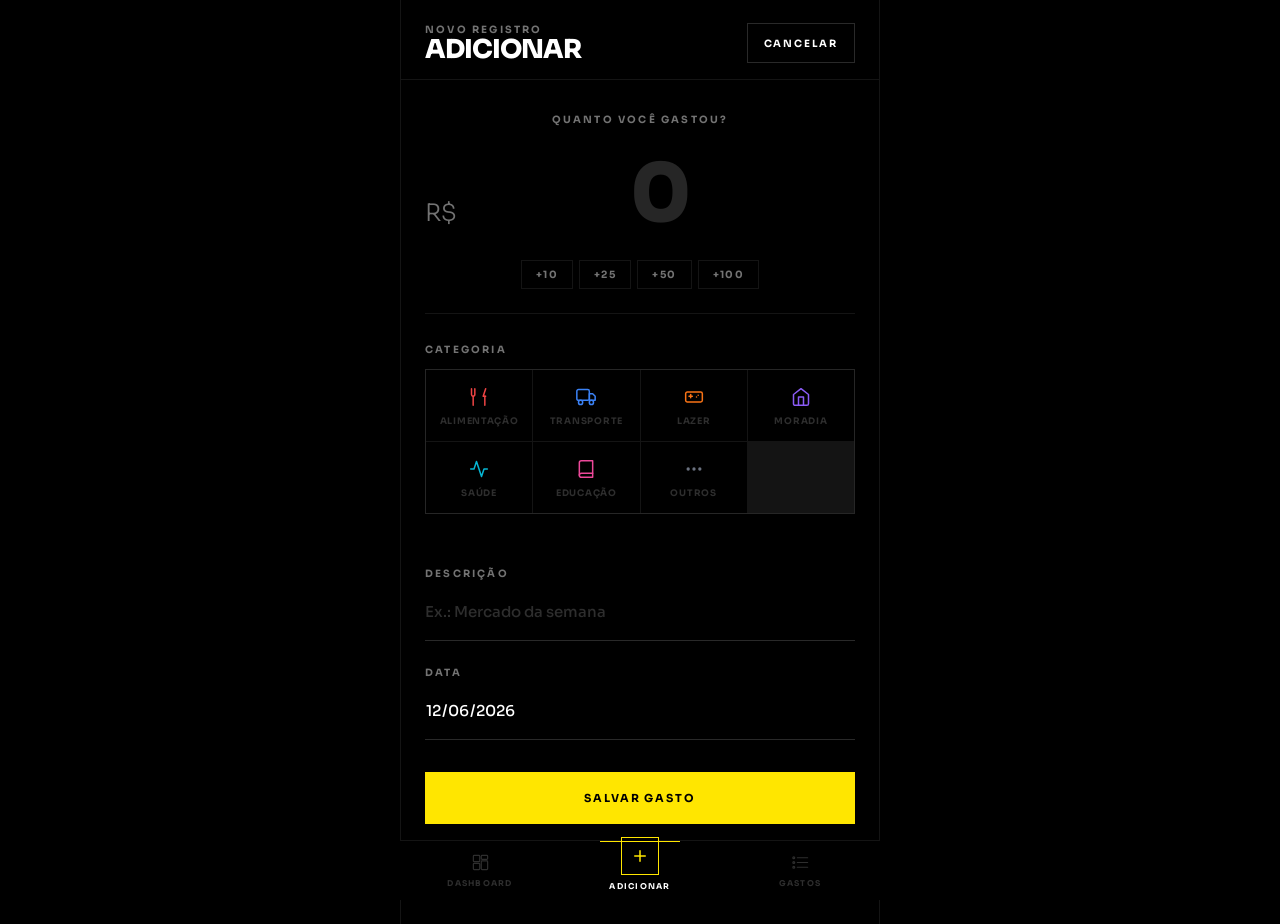
==== commit 13da1a72: "feat: páginas de login/cadastrar + nav sem ícone home + database.py restaurado - Restaura database.p" ====
--- a/frontend/adicionar.html
+++ b/frontend/adicionar.html
@@ -237,10 +237,6 @@
     </div>
 
     <nav class="bottom-nav">
-      <a href="index.html" class="nav-item">
-        <svg viewBox="0 0 24 24" fill="none" stroke="currentColor" stroke-linecap="round" stroke-linejoin="round"><path d="M3 11l9-8 9 8"/><path d="M5 10v10h14V10"/></svg>
-        Início
-      </a>
       <a href="dashboard.html" class="nav-item">
         <svg viewBox="0 0 24 24" fill="none" stroke="currentColor" stroke-linecap="round" stroke-linejoin="round"><rect x="3" y="3" width="8" height="8" rx="1"/><rect x="13" y="3" width="8" height="5" rx="1"/><rect x="13" y="10" width="8" height="11" rx="1"/><rect x="3" y="13" width="8" height="8" rx="1"/></svg>
         Dashboard
--- a/frontend/_shared.css
+++ b/frontend/_shared.css
@@ -16,13 +16,13 @@
   --border-mid: rgba(255,255,255,0.16);
   --border-str: rgba(255,255,255,0.32);
 
-  --cat-alimentacao: #E17055;
-  --cat-transporte:  #00CEC9;
-  --cat-lazer:       #FDCB6E;
-  --cat-moradia:     #A29BFE;
-  --cat-saude:       #00B894;
-  --cat-educacao:    #FD79A8;
-  --cat-outros:      #74B9FF;
+  --cat-alimentacao: #EF4444;
+  --cat-transporte:  #3B82F6;
+  --cat-lazer:       #F97316;
+  --cat-moradia:     #8B5CF6;
+  --cat-saude:       #06B6D4;
+  --cat-educacao:    #EC4899;
+  --cat-outros:      #6B7280;
 
   --font:    'Sora', system-ui, sans-serif;
   --app-max: 480px;
@@ -251,7 +251,7 @@
   max-width: var(--app-max);
   height: var(--nav-h);
   display: grid;
-  grid-template-columns: repeat(4, 1fr);
+  grid-template-columns: repeat(3, 1fr);
   align-items: center;
   background: rgba(0,0,0,0.96);
   backdrop-filter: blur(24px) saturate(200%);
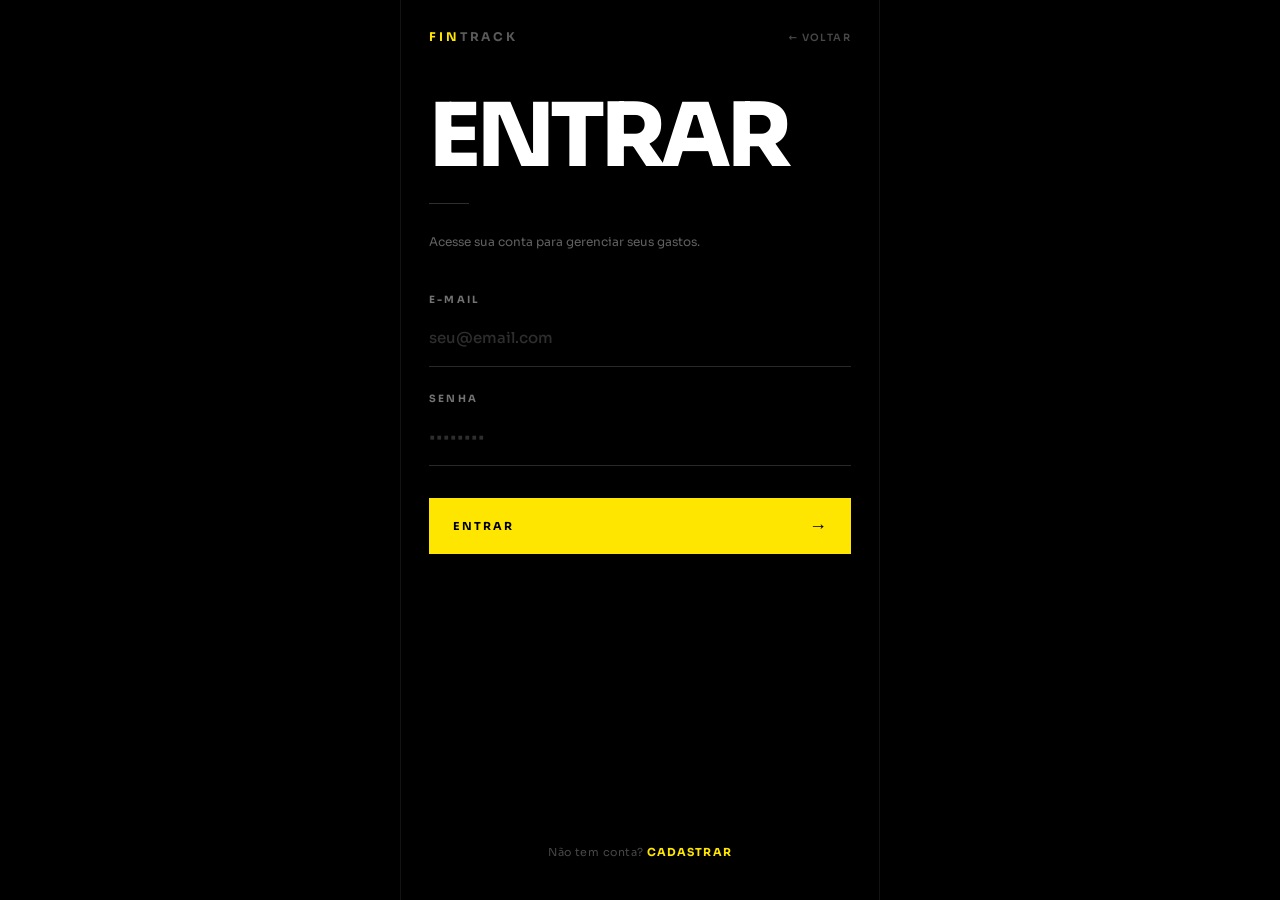
==== commit ffd8c6d9: "feat: autenticação JWT por usuário - Endpoints /auth/cadastrar e /auth/login com hash PBKDF2 e token" ====
--- a/frontend/adicionar.html
+++ b/frontend/adicionar.html
@@ -1,4 +1,4 @@
-<!DOCTYPE html>
+﻿<!DOCTYPE html>
 <html lang="pt-BR">
 <head>
   <meta charset="UTF-8" />
@@ -270,6 +270,7 @@
 
   <script src="_shared.js"></script>
   <script>
+    FinTrack.requireAuth();
     let categorias = [];
     let selectedCat = null;
     const $ = (s) => document.querySelector(s);
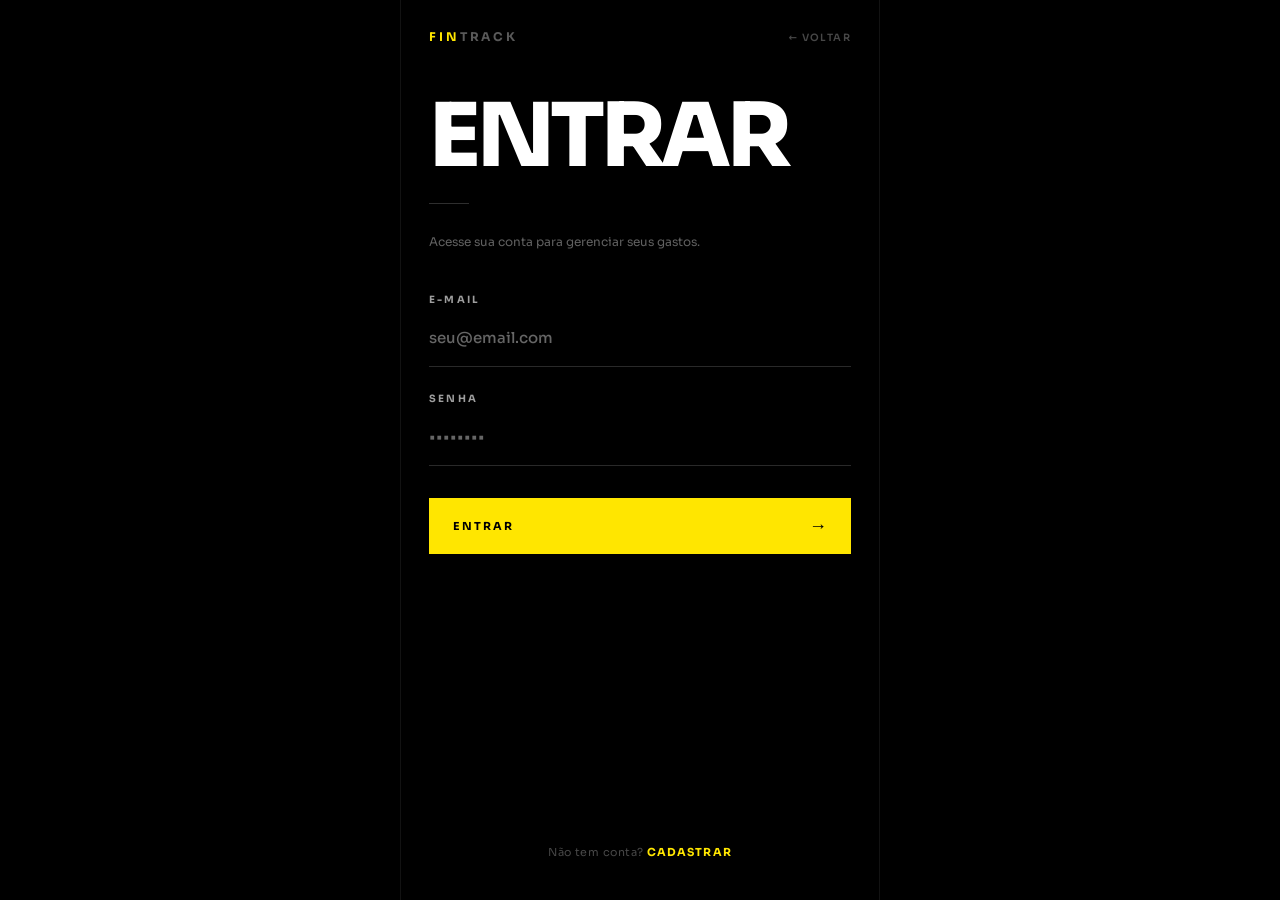
==== commit e2867278: "feat: modo claro — paleta creme · tinta · âmbar Design system do modo claro: - Fundo: #FAF8F4 (creme" ====
--- a/frontend/adicionar.html
+++ b/frontend/adicionar.html
@@ -9,6 +9,7 @@
   <meta name="mobile-web-app-capable" content="yes" />
   <link rel="manifest" href="manifest.json" />
   <title>Adicionar — FinTrack</title>
+  <script>try{var _t=localStorage.getItem('ft-theme');if(_t)document.documentElement.setAttribute('data-theme',_t);}catch(e){}</script>
   <link rel="stylesheet" href="_shared.css" />
   <style>
     /* ── Palco do valor ── */
@@ -248,6 +249,14 @@
       <a href="gastos.html" class="nav-item">
         <svg viewBox="0 0 24 24" fill="none" stroke="currentColor" stroke-linecap="round" stroke-linejoin="round"><path d="M8 6h13M8 12h13M8 18h13"/><circle cx="3.5" cy="6" r="1.2"/><circle cx="3.5" cy="12" r="1.2"/><circle cx="3.5" cy="18" r="1.2"/></svg>
         Gastos
+      </a>
+      <a href="analise.html" class="nav-item">
+        <svg viewBox="0 0 24 24" fill="none" stroke="currentColor" stroke-linecap="round" stroke-linejoin="round"><path d="M3 3v18h18"/><polyline points="7 16 11 10 15 14 19 8"/></svg>
+        Análise
+      </a>
+      <a href="configuracoes.html" class="nav-item">
+        <svg viewBox="0 0 24 24" fill="none" stroke="currentColor" stroke-linecap="round" stroke-linejoin="round"><circle cx="12" cy="12" r="3"/><path d="M19.4 15a1.65 1.65 0 0 0 .33 1.82l.06.06a2 2 0 0 1-2.83 2.83l-.06-.06a1.65 1.65 0 0 0-1.82-.33 1.65 1.65 0 0 0-1 1.51V21a2 2 0 0 1-4 0v-.09A1.65 1.65 0 0 0 9 19.4a1.65 1.65 0 0 0-1.82.33l-.06.06a2 2 0 0 1-2.83-2.83l.06-.06A1.65 1.65 0 0 0 4.68 15a1.65 1.65 0 0 0-1.51-1H3a2 2 0 0 1 0-4h.09A1.65 1.65 0 0 0 4.6 9a1.65 1.65 0 0 0-.33-1.82l-.06-.06a2 2 0 0 1 2.83-2.83l.06.06A1.65 1.65 0 0 0 9 4.68a1.65 1.65 0 0 0 1-1.51V3a2 2 0 0 1 4 0v.09a1.65 1.65 0 0 0 1 1.51 1.65 1.65 0 0 0 1.82-.33l.06-.06a2 2 0 0 1 2.83 2.83l-.06.06A1.65 1.65 0 0 0 19.4 9a1.65 1.65 0 0 0 1.51 1H21a2 2 0 0 1 0 4h-.09a1.65 1.65 0 0 0-1.51 1z"/></svg>
+        Config
       </a>
     </nav>
   </main>
--- a/frontend/_shared.css
+++ b/frontend/_shared.css
@@ -9,8 +9,8 @@
   --bg:         #000000;
   --bg-sub:     #080808;
   --fg:         #FFFFFF;
-  --muted:      rgba(255,255,255,0.45);
-  --faint:      rgba(255,255,255,0.18);
+  --muted:      rgba(255,255,255,0.62);
+  --faint:      rgba(255,255,255,0.40);
   --accent:     #FFE600;
   --border:     rgba(255,255,255,0.08);
   --border-mid: rgba(255,255,255,0.16);
@@ -24,10 +24,19 @@
   --cat-educacao:    #EC4899;
   --cat-outros:      #6B7280;
 
-  --font:    'Sora', system-ui, sans-serif;
-  --app-max: 480px;
-  --nav-h:   60px;
-  --ease:    cubic-bezier(0.22, 1, 0.36, 1);
+  --font:       'Sora', system-ui, sans-serif;
+  --app-max:    480px;
+  --nav-h:      60px;
+  --ease:       cubic-bezier(0.22, 1, 0.36, 1);
+
+  /* tokens para overrides de tema */
+  --nav-bg:      rgba(0,0,0,0.96);
+  --nav-add-bg:  #000000;
+  --tooltip-bg:  #111111;
+  --cell-bg:     rgba(255,255,255,0.05);
+  --surface:     rgba(255,255,255,0.05);
+  --surface-2:   rgba(255,255,255,0.08);
+  --accent-faint: rgba(255,230,0,0.20);
 }
 
 /* ── Reset ────────────────────────────────────────────────────────── */
@@ -251,9 +260,9 @@
   max-width: var(--app-max);
   height: var(--nav-h);
   display: grid;
-  grid-template-columns: repeat(3, 1fr);
+  grid-template-columns: repeat(5, 1fr);
   align-items: center;
-  background: rgba(0,0,0,0.96);
+  background: var(--nav-bg);
   backdrop-filter: blur(24px) saturate(200%);
   -webkit-backdrop-filter: blur(24px) saturate(200%);
   border-top: 1px solid var(--border);
@@ -266,16 +275,16 @@
   align-items: center;
   justify-content: center;
   gap: 5px;
-  font-size: 8px;
+  font-size: 9px;
   font-weight: 700;
-  letter-spacing: 0.16em;
-  text-transform: uppercase;
-  color: var(--faint);
+  letter-spacing: 0.12em;
+  text-transform: uppercase;
+  color: var(--muted);
   height: 100%;
   position: relative;
   transition: color 0.2s var(--ease);
 }
-.nav-item svg { width: 19px; height: 19px; stroke-width: 1.5; transition: transform 0.2s var(--ease); }
+.nav-item svg { width: 20px; height: 20px; stroke-width: 1.6; transition: transform 0.2s var(--ease); }
 .nav-item:active svg { transform: scale(0.85); }
 .nav-item.active { color: var(--fg); }
 .nav-item.active::before {
@@ -288,6 +297,9 @@
   background: var(--accent);
 }
 
+/* Botão adicionar — sem traço no topo (ícone flutua acima da barra) */
+.nav-item.nav-add.active::before { display: none; }
+
 /* Botão adicionar — quadrado amarelo */
 .nav-item.nav-add svg {
   width: 38px; height: 38px;
@@ -296,7 +308,7 @@
   border: 1px solid var(--border-str);
   color: var(--fg);
   stroke-width: 2;
-  background: #000;
+  background: var(--nav-add-bg);
 }
 .nav-item.nav-add.active svg,
 .nav-item.nav-add:hover svg {
@@ -308,7 +320,7 @@
 .spinner {
   width: 26px; height: 26px;
   border-radius: 50%;
-  border: 1.5px solid rgba(255,255,255,0.08);
+  border: 1.5px solid var(--border);
   border-top-color: var(--accent);
   animation: spin 0.7s linear infinite;
 }
@@ -343,7 +355,7 @@
   font-weight: 600;
   letter-spacing: 0.06em;
   color: var(--muted);
-  border: 1px solid rgba(255,230,0,0.15);
+  border: 1px solid var(--accent-faint);
   padding: 10px 14px;
   margin: 8px 0 18px;
 }
@@ -403,6 +415,271 @@
 
 ::-webkit-scrollbar { width: 0; height: 0; }
 
+/* =====================================================================
+   MODO CLARO — creme quente · tinta preta · âmbar dourado
+   ===================================================================== */
+
+[data-theme="light"] {
+  --bg:         #FAF8F4;
+  --bg-sub:     #F0EDE6;
+  --fg:         #0C0B09;
+  --muted:      rgba(12,11,9,0.52);
+  --faint:      rgba(12,11,9,0.34);
+  --accent:     #B8750A;
+  --border:     rgba(12,11,9,0.07);
+  --border-mid: rgba(12,11,9,0.13);
+  --border-str: rgba(12,11,9,0.26);
+
+  --nav-bg:      rgba(250,248,244,0.96);
+  --nav-add-bg:  var(--bg);
+  --tooltip-bg:  #FFFFFF;
+  --cell-bg:     rgba(12,11,9,0.06);
+  --surface:     rgba(12,11,9,0.04);
+  --surface-2:   rgba(12,11,9,0.07);
+  --accent-faint: rgba(184,117,10,0.18);
+}
+
+/* Ajustes específicos para modo claro ─────────────────────────────── */
+
+/* Splash temático */
+[data-theme="light"] #ft-splash {
+  background: #FAF8F4;
+}
+[data-theme="light"] #ft-splash .s-fin   { color: #B8750A; }
+[data-theme="light"] #ft-splash .s-track { color: #0C0B09; }
+[data-theme="light"] #ft-splash .s-bar   { background: rgba(12,11,9,0.18); }
+
+/* Status bar color hint */
+[data-theme="light"] ~ head meta[name="theme-color"] { content: "#FAF8F4"; }
+
+/* Borda lateral do app shell */
+[data-theme="light"] .app {
+  border-left-color:  var(--border);
+  border-right-color: var(--border);
+}
+
+/* Nav indicator */
+[data-theme="light"] .nav-item.nav-add.active svg,
+[data-theme="light"] .nav-item.nav-add:hover svg {
+  border-color: var(--accent);
+  color: var(--accent);
+}
+
+/* Mensagens de formulário */
+[data-theme="light"] .cfg-msg.ok  { color: #0D7F52; }
+[data-theme="light"] .cfg-msg.err { color: #C0392B; }
+
+/* Modal overlay — continua escuro em ambos os temas */
+
+/* ── Dashboard ──────────────────────────────────────────────────── */
+
+[data-theme="light"] .total-hero .meta b {
+  color: rgba(12,11,9,0.72);
+}
+
+/* Barras do gráfico mensal */
+[data-theme="light"] .bar {
+  background: rgba(12,11,9,0.16);
+}
+
+/* Mini barras semanais */
+[data-theme="light"] .wk-bar {
+  background: rgba(12,11,9,0.14);
+}
+[data-theme="light"] .week-delta.flat {
+  border-color: rgba(12,11,9,0.10);
+}
+
+/* Preview de metas */
+[data-theme="light"] .meta-mini-row {
+  border-bottom-color: rgba(12,11,9,0.05);
+}
+[data-theme="light"] .meta-mini-bar-wrap {
+  background: rgba(12,11,9,0.07);
+}
+
+/* ── Análise ─────────────────────────────────────────────────────── */
+
+/* Barras dia da semana */
+[data-theme="light"] .dow-bar {
+  background: rgba(12,11,9,0.16);
+}
+
+/* Ranking de meses */
+[data-theme="light"] .rank-bar-wrap {
+  background: rgba(12,11,9,0.08);
+}
+[data-theme="light"] .month-rank-row {
+  border-bottom-color: rgba(12,11,9,0.05);
+}
+
+/* Heatmap scale legend */
+[data-theme="light"] .heatmap-meta .scale-legend span {
+  color: var(--muted);
+}
+
+/* ── Metas ───────────────────────────────────────────────────────── */
+
+[data-theme="light"] .summary-block .meta b {
+  color: rgba(12,11,9,0.72);
+}
+[data-theme="light"] .overall-bar {
+  background: rgba(12,11,9,0.07);
+}
+[data-theme="light"] .meta-cat-icon {
+  border-color: var(--border);
+}
+[data-theme="light"] .meta-status.unset {
+  border-color: var(--border);
+}
+[data-theme="light"] .meta-progress {
+  background: rgba(12,11,9,0.07);
+}
+
+/* ── Adicionar ────────────────────────────────────────────────────── */
+
+[data-theme="light"] #valor::placeholder {
+  color: rgba(12,11,9,0.22);
+}
+[data-theme="light"] .cat-cell:active {
+  background: rgba(12,11,9,0.04);
+}
+[data-theme="light"] .cat-cell.selected {
+  background: rgba(12,11,9,0.06);
+}
+
+/* ── Gastos ──────────────────────────────────────────────────────── */
+
+[data-theme="light"] .sheet .cat-cell.active {
+  background: rgba(12,11,9,0.05);
+}
+
+/* ── Análise (top gastos) ────────────────────────────────────────── */
+
+[data-theme="light"] .top-gasto-row {
+  border-color: var(--border);
+}
+
+/* ── Dashboard (active vlabel) ───────────────────────────────────── */
+
+[data-theme="light"] .bar-col.active .vlabel {
+  color: rgba(12,11,9,0.78);
+}
+
+/* ── Progress bar ─────────────────────────────────────────────────── */
+.progress-wrap {
+  width: 100%;
+  height: 3px;
+  background: var(--surface-2);
+  overflow: hidden;
+}
+.progress-fill {
+  height: 100%;
+  background: var(--accent);
+  transition: width 0.8s var(--ease);
+}
+.progress-fill.danger  { background: #EF4444; }
+.progress-fill.warning { background: #F97316; }
+.progress-fill.ok      { background: #10B981; }
+
+/* ── Seção genérica ───────────────────────────────────────────────── */
+.section {
+  padding: 24px 0;
+  border-bottom: 1px solid var(--border);
+}
+.section-title {
+  font-size: 10px;
+  font-weight: 700;
+  letter-spacing: 0.20em;
+  text-transform: uppercase;
+  color: var(--muted);
+  margin-bottom: 16px;
+}
+
+/* ── Grid 2×2 stats ──────────────────────────────────────────────── */
+.stats-2x2 {
+  display: grid;
+  grid-template-columns: 1fr 1fr;
+  border-bottom: 1px solid var(--border);
+}
+.stat-cell {
+  padding: 20px 0;
+}
+.stat-cell:nth-child(odd) {
+  border-right: 1px solid var(--border);
+  padding-right: 20px;
+}
+.stat-cell:nth-child(even) { padding-left: 20px; }
+.stat-cell + .stat-cell + .stat-cell { border-top: 1px solid var(--border); }
+.stat-cell + .stat-cell + .stat-cell + .stat-cell { border-top: 1px solid var(--border); }
+.stat-cell .cap {
+  font-size: 10px; font-weight: 700;
+  letter-spacing: 0.20em; text-transform: uppercase;
+  color: var(--muted); margin-bottom: 8px;
+}
+.stat-cell .val {
+  font-size: 22px; font-weight: 800;
+  letter-spacing: -0.04em; line-height: 1;
+}
+.stat-cell .sub {
+  font-size: 10px; color: var(--muted);
+  margin-top: 5px; letter-spacing: 0.02em;
+}
+
+/* ── Heatmap ──────────────────────────────────────────────────────── */
+.heatmap-scroll { overflow-x: auto; padding-bottom: 6px; }
+.heatmap-scroll::-webkit-scrollbar { display: none; }
+.heatmap-outer { display: flex; gap: 0; }
+.heatmap-days-col {
+  display: flex; flex-direction: column; gap: 2px;
+  margin-right: 6px; padding-top: 16px;
+}
+.heatmap-days-col span {
+  height: 8px; width: 20px;
+  font-size: 7px; font-weight: 700;
+  letter-spacing: 0.08em; text-transform: uppercase;
+  color: var(--faint); line-height: 8px;
+}
+.heatmap-grid-wrap { flex: 1; }
+.heatmap-months {
+  display: flex; gap: 2px; margin-bottom: 4px; height: 12px; position: relative;
+}
+.heatmap-months span {
+  font-size: 7px; font-weight: 700;
+  letter-spacing: 0.10em; text-transform: uppercase;
+  color: var(--faint); white-space: nowrap;
+  position: absolute;
+}
+.heatmap { display: flex; gap: 2px; }
+.h-week { display: flex; flex-direction: column; gap: 2px; }
+.h-cell {
+  width: 8px; height: 8px;
+  background: var(--cell-bg);
+  cursor: default;
+  transition: opacity 0.15s;
+}
+.h-cell:hover { opacity: 0.75; }
+.h-cell.today { outline: 1px solid var(--accent-faint); outline-offset: 0; }
+.h-cell.out-of-range { background: transparent; }
+
+/* ── Tooltip heatmap ─────────────────────────────────────────────── */
+.h-tooltip {
+  position: fixed;
+  background: var(--tooltip-bg);
+  border: 1px solid var(--border-mid);
+  color: var(--fg);
+  font-family: var(--font);
+  font-size: 10px;
+  font-weight: 600;
+  padding: 6px 10px;
+  pointer-events: none;
+  z-index: 999;
+  white-space: nowrap;
+  opacity: 0;
+  transition: opacity 0.15s;
+}
+.h-tooltip.show { opacity: 1; }
+
 /* ── Splash ───────────────────────────────────────────────────────── */
 #ft-splash {
   position: fixed; inset: 0; z-index: 9999;
